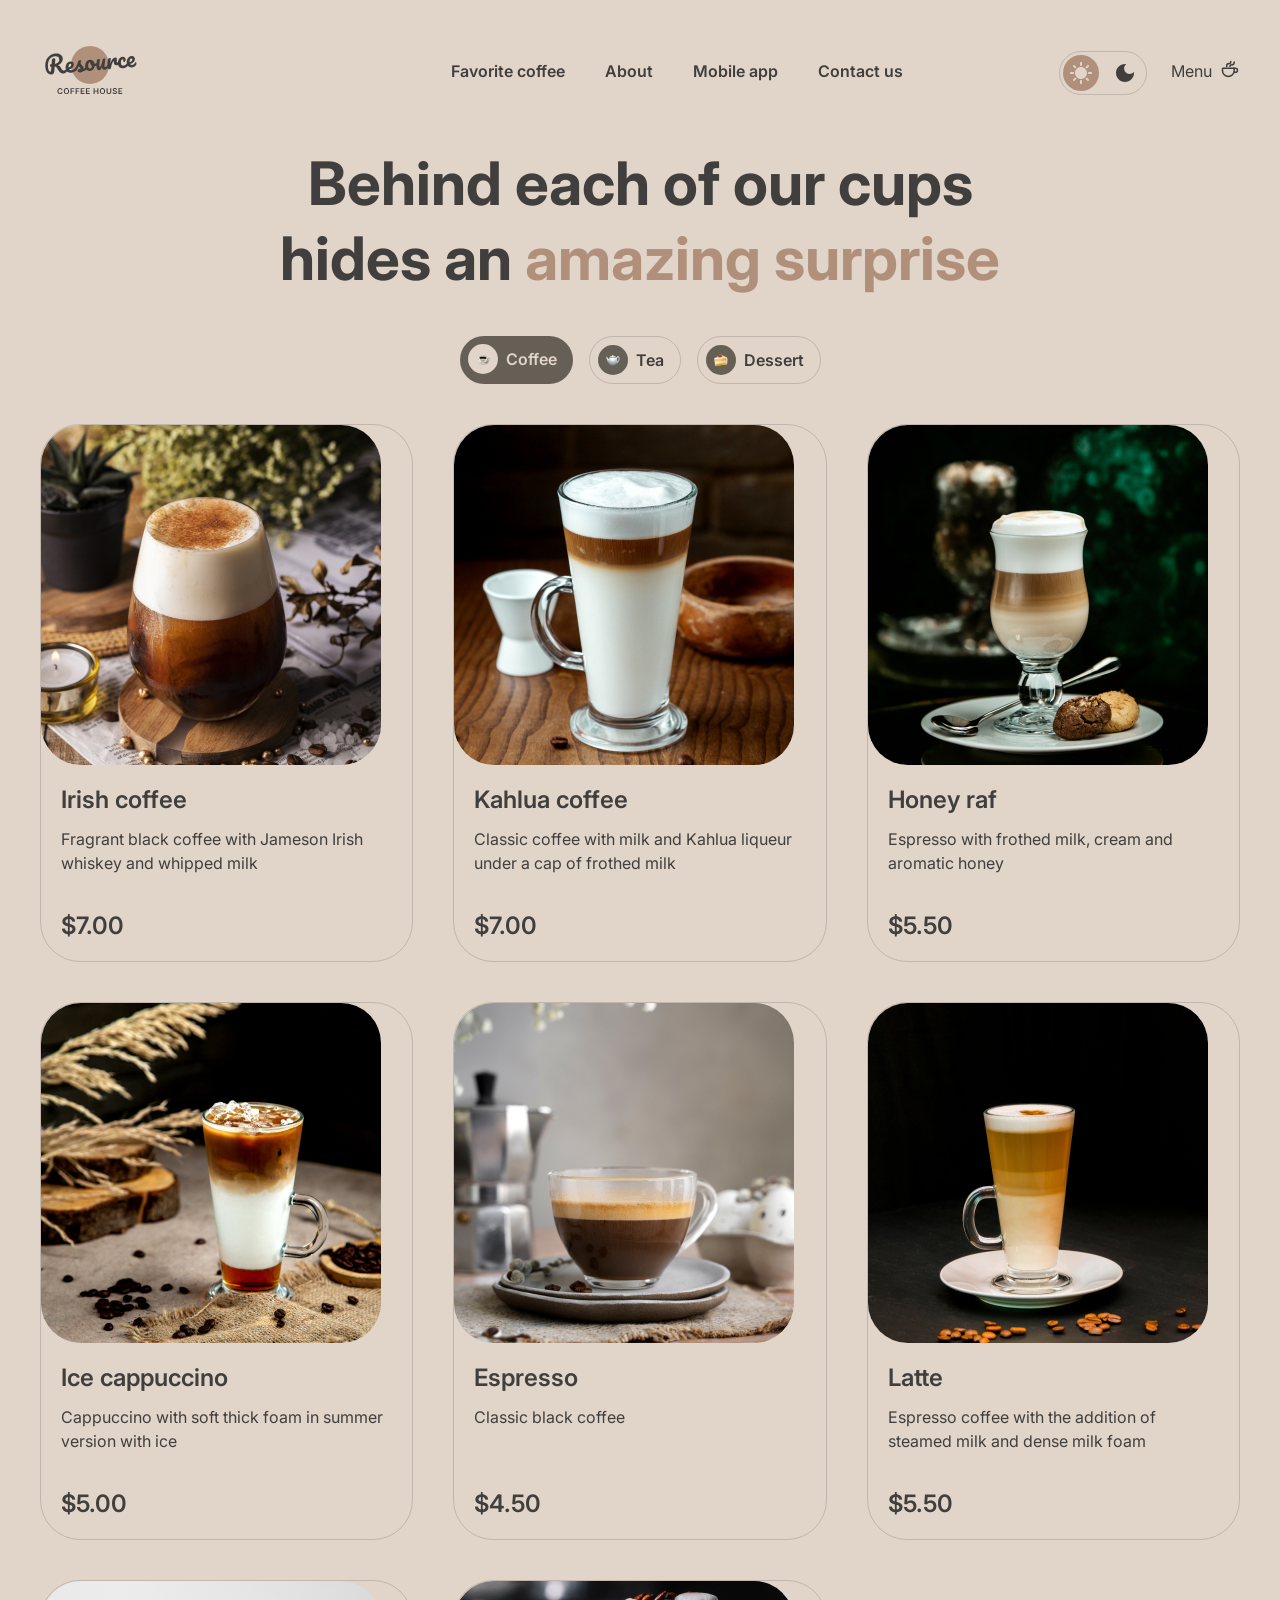
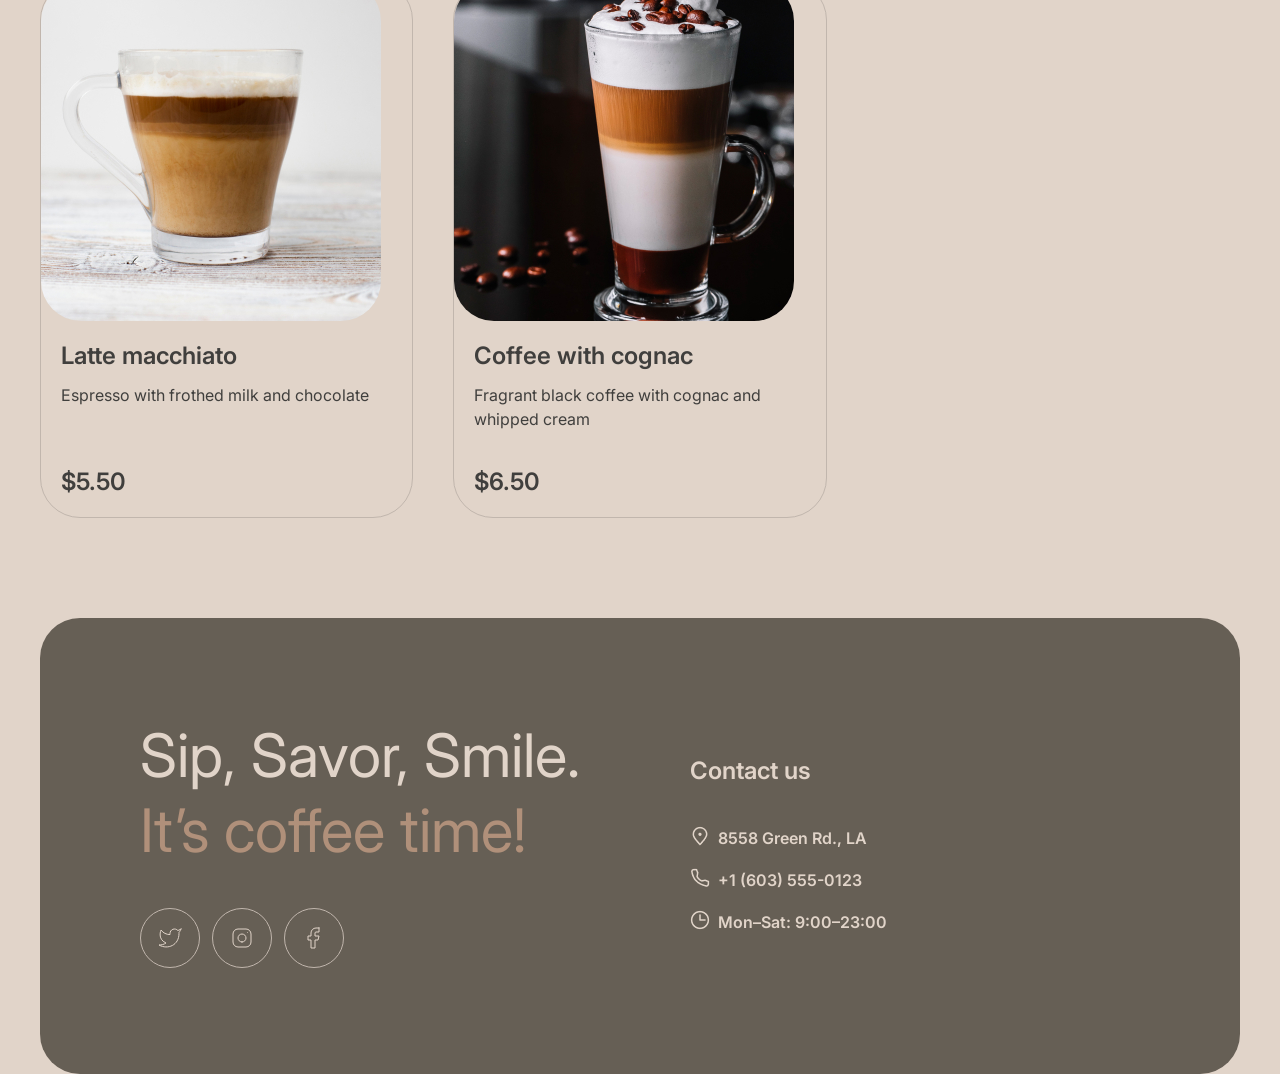
==== menu.html @ e28015c5 "fix: add correct footer to the menu page" ====
<!DOCTYPE html>
<html lang="en">

<head>
    <meta charset="UTF-8">
    <meta name="viewport" content="width=device-width, initial-scale=1.0">
    <title>Menu</title>
    <link rel="icon" type="image/png" href="img/logo.png">
    <link rel="stylesheet" href="normalize.css">
    <link rel="stylesheet" href="style.css">
    <script src="index.js" defer></script>
</head>

<body>

    <header class="header header--menu">
        <div class="container header__container">
            <a class="header__logo-wrapper" href="index.html">
                <svg class="header__logo" width="100" height="60" viewBox="0 0 100 60" fill="none"
                    xmlns="http://www.w3.org/2000/svg">
                    <!-- Фоновый круг/фигура -->
                    <path class="header__logo-bg"
                        d="M69 25C69 35.4934 60.4934 44 50 44C39.5066 44 31 35.4934 31 25C31 14.5066 39.5066 6 50 6C60.4934 6 69 14.5066 69 25Z"
                        fill="#B0907A" />

                    <!-- Группа векторного текста/логотипа -->
                    <g class="header__logo-text">
                        <path
                            d="M95.6784 22.2913C95.8856 22.2732 96.0534 22.3548 96.1817 22.5364C96.326 22.7165 96.4127 22.9739 96.442 23.3086C96.4922 23.8824 96.4 24.3884 96.1652 24.8265C95.7789 25.5509 95.2359 26.1365 94.5362 26.5832C93.8524 27.0285 93.0084 27.295 92.0042 27.3829C90.4741 27.5168 89.2469 27.1664 88.3226 26.3318C87.3969 25.4812 86.8658 24.2749 86.7291 22.7129C86.6329 21.6131 86.7748 20.5727 87.1547 19.5919C87.5333 18.5951 88.1046 17.7822 88.8687 17.1532C89.6487 16.5229 90.5568 16.1623 91.5928 16.0717C92.5173 15.9908 93.2829 16.2049 93.8895 16.714C94.4948 17.2071 94.8386 17.9239 94.9209 18.8643C95.0171 19.9641 94.7016 20.9473 93.9743 21.814C93.2617 22.6633 91.9772 23.4021 90.1208 24.0303C90.5675 24.73 91.2451 25.0401 92.1537 24.9606C92.8072 24.9035 93.3279 24.7053 93.7158 24.3662C94.1197 24.0257 94.5692 23.4725 95.0643 22.7064C95.2346 22.4506 95.4393 22.3122 95.6784 22.2913ZM91.3914 18.4503C90.8016 18.5019 90.3295 18.8885 89.9751 19.6102C89.6365 20.3304 89.5098 21.1767 89.5949 22.149L89.5991 22.1968C90.5199 21.8914 91.2318 21.4918 91.7347 20.9981C92.2376 20.5044 92.4632 19.9626 92.4117 19.3729C92.3852 19.0701 92.2766 18.8386 92.0859 18.6786C91.9098 18.5013 91.6783 18.4252 91.3914 18.4503Z" />
                        <path
                            d="M83.2976 28.1446C81.7356 28.2813 80.4779 27.9497 79.5245 27.1497C78.5857 26.3324 78.0529 25.1985 77.926 23.7481C77.813 22.457 77.969 21.303 78.394 20.2861C78.819 19.2692 79.4149 18.4622 80.1818 17.8651C80.9487 17.268 81.7784 16.9304 82.671 16.8523C83.5477 16.7756 84.2481 16.9793 84.7723 17.4635C85.311 17.9303 85.6159 18.5702 85.6871 19.383C85.7456 20.0525 85.6437 20.6316 85.3813 21.1203C85.1348 21.6076 84.7725 21.8722 84.2944 21.9141C83.9915 21.9406 83.7382 21.8904 83.5344 21.7637C83.3465 21.6356 83.2414 21.444 83.2191 21.189C83.2093 21.0774 83.2141 20.9485 83.2334 20.8023C83.2527 20.6561 83.2676 20.5504 83.278 20.4852C83.3367 20.2392 83.357 20.0125 83.3389 19.8053C83.3208 19.5981 83.2511 19.4436 83.1297 19.3418C83.0243 19.2386 82.876 19.1953 82.6847 19.2121C82.3181 19.2441 81.9901 19.4415 81.7006 19.8041C81.4097 20.1508 81.193 20.6114 81.0506 21.186C80.9081 21.7606 80.8661 22.3826 80.9247 23.0521C81.0865 24.901 81.9723 25.7551 83.5821 25.6142C84.2356 25.557 84.9181 25.2805 85.6296 24.7846C86.3556 24.2714 87.0469 23.5444 87.7034 22.6036C87.8752 22.3637 88.0806 22.2333 88.3197 22.2124C88.5269 22.1942 88.6946 22.2759 88.8229 22.4574C88.9672 22.6375 89.054 22.895 89.0832 23.2297C89.1362 23.8354 89.028 24.3427 88.7587 24.7518C88.0904 25.7418 87.2526 26.5378 86.2452 27.1399C85.2524 27.7247 84.2699 28.0596 83.2976 28.1446Z" />
                        <path
                            d="M69.549 29.3476C68.9433 29.4006 68.485 29.1195 68.1742 28.5042C67.8794 27.8876 67.6706 26.8779 67.5479 25.4753C67.3666 23.4032 67.4892 21.4089 67.9158 19.4924C68.0188 19.0177 68.2207 18.6627 68.5213 18.4276C68.8365 18.1752 69.289 18.0232 69.8787 17.9716C70.1975 17.9437 70.4242 17.964 70.5586 18.0326C70.6931 18.1011 70.7701 18.2469 70.7897 18.4701C70.812 18.7251 70.7426 19.3094 70.5816 20.2229C70.478 20.8744 70.3993 21.4434 70.3455 21.93C70.2917 22.4165 70.2636 23.0132 70.2612 23.7201C70.6673 22.3033 71.1594 21.136 71.7376 20.2181C72.3158 19.3002 72.8997 18.6308 73.4892 18.2098C74.0947 17.7874 74.6605 17.5532 75.1865 17.5072C76.2225 17.4166 76.7858 17.8893 76.8765 18.9253C76.8946 19.1325 76.8668 19.6409 76.7931 20.4504C76.7214 21.0991 76.6925 21.5032 76.7064 21.6626C76.7552 22.2204 76.9789 22.4819 77.3773 22.4471C77.8236 22.408 78.3668 22.0072 79.0067 21.2445C79.1958 21.0191 79.4019 20.8967 79.6251 20.8772C79.8323 20.8591 80 20.9408 80.1283 21.1223C80.2712 21.2864 80.3559 21.5199 80.3824 21.8228C80.434 22.4125 80.315 22.8887 80.0255 23.2513C79.6197 23.7526 79.1285 24.1971 78.5521 24.5848C77.9903 24.9552 77.3746 25.1697 76.7052 25.2282C75.8604 25.3021 75.196 25.1434 74.7121 24.7521C74.2441 24.3594 73.978 23.7965 73.9139 23.0633C73.8929 22.8242 73.8959 22.583 73.9228 22.3397C73.9268 22.0182 73.9239 21.8016 73.9142 21.69C73.8919 21.435 73.793 21.3151 73.6177 21.3305C73.3786 21.3514 73.0836 21.6503 72.7325 22.2271C72.396 22.7865 72.0748 23.5213 71.7689 24.4314C71.4631 25.3415 71.2332 26.2932 71.0791 27.2864C70.9694 28.0509 70.8068 28.5791 70.5914 28.8709C70.3906 29.1455 70.0431 29.3044 69.549 29.3476Z" />
                        <path
                            d="M59.2462 30.2488C58.5289 30.3116 57.9106 30.0364 57.3912 29.4233C56.8863 28.7929 56.5906 27.9836 56.5042 26.9954C56.3996 25.8 56.3838 24.7012 56.4567 23.699C56.5282 22.6809 56.6985 21.5979 56.9675 20.4501C57.085 19.958 57.2782 19.5958 57.547 19.3635C57.8157 19.1312 58.2609 18.9878 58.8826 18.9334C59.2332 18.9028 59.4772 18.9376 59.6145 19.038C59.7677 19.1371 59.8541 19.2981 59.8736 19.5213C59.8847 19.6488 59.8347 20.0868 59.7235 20.8354C59.6157 21.4391 59.5349 21.9842 59.4811 22.4707C59.3088 24.1722 59.247 25.3019 59.2958 25.8598C59.3251 26.1945 59.3859 26.4301 59.4781 26.5666C59.569 26.6871 59.7021 26.7397 59.8774 26.7244C60.1165 26.7035 60.3904 26.4386 60.6993 25.9297C61.024 25.4195 61.3431 24.6608 61.6565 23.6536C61.9859 22.6451 62.2798 21.4148 62.5382 19.9627C62.6239 19.4734 62.7852 19.114 63.0221 18.8845C63.2749 18.6535 63.6643 18.5151 64.1903 18.4691C64.5569 18.437 64.8161 18.4625 64.9679 18.5456C65.1184 18.6127 65.204 18.7658 65.2249 19.0049C65.2598 19.4034 65.1561 20.5127 64.9138 22.3327C64.646 24.412 64.533 25.6907 64.5748 26.1688C64.6013 26.4717 64.686 26.7052 64.8289 26.8694C64.9703 27.0176 65.1447 27.0827 65.3519 27.0645C65.6706 27.0366 66.0285 26.8126 66.4254 26.3924C66.8368 25.9549 67.3708 25.2657 68.0273 24.3249C68.199 24.0851 68.4044 23.9547 68.6435 23.9337C68.8507 23.9156 69.0185 23.9973 69.1468 24.1788C69.291 24.3589 69.3778 24.6163 69.4071 24.9511C69.4629 25.5886 69.3547 26.096 69.0825 26.4731C68.471 27.3779 67.7905 28.1361 67.041 28.7477C66.3074 29.358 65.4385 29.707 64.4343 29.7949C63.6693 29.8618 63.0776 29.6165 62.6594 29.0588C62.2572 28.4997 62.0093 27.6862 61.9159 26.6183C61.7398 27.7259 61.4065 28.5982 60.9162 29.2354C60.4245 29.8566 59.8678 30.1944 59.2462 30.2488Z" />
                        <path
                            d="M57.5606 22.8796C57.7678 22.8614 57.9362 22.9511 58.0659 23.1485C58.1956 23.346 58.2744 23.6041 58.3023 23.9229C58.3692 24.688 58.1779 25.1625 57.7282 25.3463C56.8011 25.7647 55.7659 26.048 54.6225 26.1963C54.4367 27.5616 53.9332 28.6898 53.1117 29.5808C52.2888 30.4559 51.3115 30.9429 50.1799 31.0419C49.2235 31.1256 48.3824 30.9663 47.6566 30.564C46.9467 30.1603 46.383 29.5913 45.9654 28.8569C45.5478 28.1225 45.3 27.309 45.2219 26.4164C45.1159 25.205 45.2529 24.1089 45.6328 23.1281C46.0114 22.1313 46.5841 21.3343 47.351 20.7372C48.1165 20.1242 48.9933 19.7744 49.9816 19.688C51.1929 19.582 52.2022 19.9193 53.0093 20.6999C53.8309 21.4632 54.3592 22.453 54.5941 23.6691C55.339 23.5558 56.2177 23.3183 57.23 22.9567C57.3547 22.9136 57.4649 22.8879 57.5606 22.8796ZM50.1494 28.4908C50.6595 28.4462 51.0797 28.2007 51.41 27.7542C51.7563 27.3063 51.959 26.6863 52.0182 25.8941C51.4948 25.6026 51.0739 25.1977 50.7555 24.6795C50.4531 24.1599 50.2754 23.5972 50.2224 22.9916C50.2001 22.7365 50.2017 22.4794 50.2272 22.2202L50.1076 22.2307C49.4701 22.2864 48.9633 22.644 48.5873 23.3032C48.2259 23.9452 48.094 24.824 48.1916 25.9398C48.2683 26.8164 48.4942 27.4712 48.8694 27.9042C49.2605 28.3357 49.6872 28.5313 50.1494 28.4908Z" />
                        <path
                            d="M40.3103 32.4354C39.4815 32.508 38.8272 32.3725 38.3474 32.029C37.8836 31.6841 37.6307 31.2726 37.5889 30.7944C37.5527 30.38 37.6727 30.0081 37.9491 29.6787C38.2254 29.3494 38.6584 29.1589 39.2482 29.1073C39.4554 29.0892 39.6966 29.0922 39.9717 29.1163C40.2614 29.1231 40.4787 29.1282 40.6235 29.1316C40.5713 28.7185 40.4415 28.3364 40.2341 27.9851C40.0427 27.6325 39.8048 27.3 39.5205 26.9876C39.2348 26.6592 38.9692 26.3773 38.7237 26.1418C38.3119 27.1254 37.8861 27.9497 37.4464 28.6145C37.0226 29.278 36.5482 29.9137 36.0232 30.5218C35.7614 30.8338 35.4711 31.0038 35.1523 31.0316C34.8973 31.054 34.6824 30.9844 34.5077 30.823C34.3316 30.6457 34.2316 30.4216 34.2079 30.1506C34.1801 29.8318 34.2658 29.5272 34.4653 29.2367L34.7426 28.827C35.5244 27.6664 36.1078 26.7159 36.4928 25.9756C36.7233 25.4896 36.9884 24.8481 37.288 24.0509C37.5863 23.2379 37.8745 22.4016 38.1527 21.542C38.3942 20.8142 38.9931 20.4085 39.9494 20.3248C40.3957 20.2858 40.71 20.2984 40.8923 20.3628C41.0746 20.4271 41.1734 20.547 41.1888 20.7223C41.1971 20.8179 41.1785 20.9722 41.1329 21.1849C41.0873 21.3977 41.0177 21.6126 40.9243 21.8296C40.6876 22.4285 40.5867 22.9272 40.6215 23.3257C40.6424 23.5647 40.7451 23.8208 40.9296 24.0937C41.1301 24.3653 41.4244 24.7009 41.8127 25.1006C42.3814 25.7254 42.8141 26.2657 43.111 26.7216C43.4224 27.1601 43.6025 27.6583 43.6513 28.2162C43.6652 28.3756 43.6688 28.6001 43.662 28.8898C44.4166 28.5187 45.2626 27.6335 46.2003 26.2345C46.372 25.9946 46.5774 25.8642 46.8165 25.8433C47.0237 25.8252 47.1915 25.9069 47.3198 26.0884C47.464 26.2685 47.5508 26.5259 47.5801 26.8606C47.6331 27.4663 47.5249 27.9737 47.2555 28.3827C46.545 29.4407 45.8392 30.185 45.1381 30.6158C44.4515 31.0292 43.5756 31.2985 42.5105 31.4238C41.9204 32.0215 41.187 32.3587 40.3103 32.4354Z" />
                        <path
                            d="M36.6161 26.7357C36.8233 26.7175 36.9911 26.7992 37.1194 26.9807C37.2636 27.1608 37.3504 27.4183 37.3797 27.753C37.4355 28.3905 37.3273 28.8979 37.0551 29.2751C36.5281 30.0439 35.7492 30.7786 34.7183 31.4791C33.7034 32.1782 32.5823 32.5815 31.355 32.6888C29.6814 32.8353 28.3426 32.4947 27.3386 31.667C26.3347 30.8394 25.7637 29.6365 25.6256 28.0586C25.5294 26.9588 25.6713 25.9185 26.0512 24.9376C26.4298 23.9408 27.0011 23.1279 27.7652 22.4989C28.5452 21.8686 29.4533 21.508 30.4893 21.4174C31.4138 21.3365 32.1793 21.5506 32.786 22.0597C33.3913 22.5528 33.7351 23.2696 33.8173 24.21C33.9136 25.3098 33.5981 26.293 32.8708 27.1597C32.1581 28.009 30.8816 28.7471 29.0412 29.3739C29.5039 30.0722 30.293 30.3726 31.4088 30.275C32.126 30.2122 32.9173 29.894 33.7826 29.3204C34.6625 28.7295 35.4016 27.9983 35.9999 27.1269C36.1716 26.887 36.377 26.7566 36.6161 26.7357ZM30.2878 23.796C29.6981 23.8476 29.226 24.2342 28.8715 24.9559C28.533 25.6761 28.4063 26.5224 28.4914 27.4947L28.4955 27.5425C29.4164 27.2371 30.1283 26.8375 30.6312 26.3438C31.1341 25.8501 31.3597 25.3083 31.3081 24.7186C31.2816 24.4158 31.1731 24.1843 30.9824 24.0243C30.8063 23.847 30.5747 23.7709 30.2878 23.796Z" />
                        <path
                            d="M27.6906 27.5167C27.8978 27.4986 28.0656 27.5803 28.1939 27.7618C28.3382 27.9419 28.4249 28.1993 28.4542 28.5341C28.5086 29.1557 28.4004 29.6631 28.1296 30.0561C27.4454 31.0476 26.7351 31.8324 25.9987 32.4108C25.261 32.9733 24.3581 33.3012 23.2902 33.3946C22.2541 33.4853 21.3451 33.2837 20.5631 32.79C19.797 32.2949 19.028 31.3985 18.256 30.1009C17.6351 29.063 17.151 28.3023 16.8035 27.8188C16.4547 27.3193 16.119 26.9712 15.7967 26.7745C15.4903 26.5765 15.1198 26.4724 14.6852 26.4622C14.6508 26.8025 14.5595 27.8705 14.4114 29.6663C14.3537 30.4744 14.3165 30.9675 14.3 31.1456C14.2256 32.1319 13.9724 32.9089 13.5402 33.4767C13.1067 34.0286 12.4038 34.3471 11.4315 34.4321C10.3636 34.5256 9.38799 34.2977 8.50477 33.7486C7.63609 33.1822 6.9298 32.3606 6.38589 31.2839C5.84059 30.1913 5.50518 28.9277 5.37968 27.4932C5.1454 24.8154 5.40544 22.4638 6.15978 20.4383C6.93006 18.4115 8.10738 16.8148 9.69174 15.6483C11.2906 14.4644 13.1899 13.7763 15.3895 13.5838C16.9196 13.45 18.223 13.5688 19.2994 13.9404C20.3759 14.312 21.1968 14.8826 21.762 15.6523C22.3432 16.4206 22.6784 17.3148 22.7676 18.3349C22.8457 19.2275 22.7073 20.1229 22.3522 21.0213C22.0117 21.9023 21.4476 22.7066 20.66 23.434C19.8724 24.1614 18.8869 24.7375 17.7034 25.1622C18.4866 25.3025 19.1057 25.5856 19.5605 26.0116C20.0154 26.4376 20.4891 27.0787 20.9816 27.9351C21.5115 28.8524 22.0112 29.5153 22.4806 29.924C22.966 30.3312 23.4955 30.5098 24.0693 30.4596C24.5794 30.4149 25.0509 30.205 25.4838 29.8299C25.9154 29.4388 26.4456 28.7981 27.0744 27.9079C27.2461 27.6681 27.4515 27.5377 27.6906 27.5167ZM11.3837 26.727C10.8418 26.7744 10.4561 26.6797 10.2266 26.4428C10.013 26.2045 9.89225 25.9259 9.86436 25.6071C9.8309 25.2246 9.92394 24.9113 10.1435 24.6672C10.379 24.4218 10.6562 24.2851 10.9749 24.2572L11.5727 24.2049C11.691 22.6206 11.8123 21.2528 11.9364 20.1016C12.053 19.0474 12.6771 18.4708 13.8088 18.3718C14.7173 18.2923 15.2071 18.659 15.2782 19.4719C15.2936 19.6473 15.2975 19.7835 15.2899 19.8805L14.9199 23.9121C15.7764 23.789 16.5393 23.5134 17.2085 23.0855C17.8937 22.6561 18.4149 22.0966 18.7722 21.4068C19.1454 20.7156 19.2957 19.9556 19.2232 19.1268C19.1353 18.1226 18.7236 17.3636 17.988 16.8498C17.2524 16.3359 16.2232 16.1369 14.9002 16.2526C13.3382 16.3893 12.0016 16.8997 10.8904 17.7839C9.79381 18.6508 8.98568 19.8779 8.46605 21.4653C7.94503 23.0366 7.78003 24.9142 7.97108 27.0978C8.06033 28.1179 8.24063 28.9855 8.51198 29.7006C8.78334 30.4157 9.08648 30.9432 9.42139 31.2834C9.75631 31.6235 10.0592 31.7817 10.3302 31.7579C10.5374 31.7398 10.6957 31.6216 10.8051 31.4032C10.9304 31.1834 11.0127 30.839 11.052 30.3698L11.3837 26.727Z" />
                        <path
                            d="M78.4023 54.0001V48.1819H82.1864V49.0654H79.4563V50.645H81.9904V51.5285H79.4563V53.1165H82.2092V54.0001H78.4023Z" />
                        <path
                            d="M75.9698 49.7813C75.9433 49.5332 75.8316 49.34 75.6346 49.2017C75.4395 49.0635 75.1857 48.9943 74.8732 48.9943C74.6535 48.9943 74.4651 49.0275 74.3079 49.0938C74.1507 49.1601 74.0304 49.25 73.9471 49.3637C73.8638 49.4773 73.8211 49.607 73.8192 49.7529C73.8192 49.8741 73.8467 49.9792 73.9016 50.0682C73.9585 50.1572 74.0352 50.233 74.1317 50.2955C74.2283 50.3561 74.3353 50.4072 74.4528 50.4489C74.5702 50.4906 74.6886 50.5256 74.8079 50.554L75.3533 50.6904C75.573 50.7415 75.7842 50.8106 75.9869 50.8977C76.1914 50.9849 76.3742 51.0947 76.5352 51.2273C76.698 51.3599 76.8268 51.5199 76.9215 51.7074C77.0162 51.8949 77.0636 52.1146 77.0636 52.3665C77.0636 52.7074 76.9764 53.0076 76.8022 53.2671C76.628 53.5246 76.3761 53.7263 76.0465 53.8722C75.7189 54.0161 75.3221 54.0881 74.8562 54.0881C74.4035 54.0881 74.0105 54.018 73.6772 53.8779C73.3458 53.7377 73.0863 53.5332 72.8988 53.2642C72.7132 52.9953 72.6128 52.6676 72.5977 52.2813H73.6346C73.6497 52.4839 73.7122 52.6525 73.8221 52.787C73.9319 52.9214 74.0749 53.0218 74.2511 53.0881C74.4291 53.1544 74.628 53.1875 74.8477 53.1875C75.0768 53.1875 75.2776 53.1534 75.4499 53.0852C75.6242 53.0152 75.7605 52.9186 75.859 52.7955C75.9575 52.6705 76.0077 52.5246 76.0096 52.358C76.0077 52.2065 75.9632 52.0815 75.8761 51.983C75.7889 51.8826 75.6668 51.7993 75.5096 51.733C75.3543 51.6648 75.1725 51.6042 74.9641 51.5512L74.3022 51.3807C73.823 51.2576 73.4442 51.071 73.1658 50.821C72.8893 50.5692 72.7511 50.2349 72.7511 49.8182C72.7511 49.4754 72.8439 49.1752 73.0295 48.9176C73.217 48.6601 73.4717 48.4602 73.7937 48.3182C74.1156 48.1743 74.4802 48.1023 74.8874 48.1023C75.3003 48.1023 75.6621 48.1743 75.9727 48.3182C76.2852 48.4602 76.5304 48.6582 76.7085 48.912C76.8865 49.1638 76.9783 49.4536 76.984 49.7813H75.9698Z" />
                        <path
                            d="M70.2086 48.1819H71.2626V51.983C71.2626 52.3997 71.1641 52.7662 70.9672 53.0825C70.7721 53.3987 70.4975 53.6459 70.1433 53.8239C69.7891 54.0001 69.3753 54.0881 68.9018 54.0881C68.4264 54.0881 68.0117 54.0001 67.6575 53.8239C67.3033 53.6459 67.0287 53.3987 66.8336 53.0825C66.6386 52.7662 66.541 52.3997 66.541 51.983V48.1819H67.595V51.895C67.595 52.1374 67.648 52.3533 67.7541 52.5427C67.862 52.7321 68.0136 52.8807 68.2086 52.9887C68.4037 53.0948 68.6348 53.1478 68.9018 53.1478C69.1689 53.1478 69.3999 53.0948 69.595 52.9887C69.792 52.8807 69.9435 52.7321 70.0495 52.5427C70.1556 52.3533 70.2086 52.1374 70.2086 51.895V48.1819Z" />
                        <path
                            d="M65.1435 51.0909C65.1435 51.7178 65.026 52.2548 64.7912 52.7017C64.5582 53.1468 64.2401 53.4877 63.8366 53.7245C63.4351 53.9612 62.9796 54.0796 62.4702 54.0796C61.9607 54.0796 61.5043 53.9612 61.1009 53.7245C60.6993 53.4858 60.3812 53.144 60.1463 52.6989C59.9134 52.2519 59.7969 51.7159 59.7969 51.0909C59.7969 50.464 59.9134 49.9281 60.1463 49.483C60.3812 49.036 60.6993 48.6942 61.1009 48.4574C61.5043 48.2207 61.9607 48.1023 62.4702 48.1023C62.9796 48.1023 63.4351 48.2207 63.8366 48.4574C64.2401 48.6942 64.5582 49.036 64.7912 49.483C65.026 49.9281 65.1435 50.464 65.1435 51.0909ZM64.0838 51.0909C64.0838 50.6496 64.0147 50.2775 63.8764 49.9745C63.7401 49.6695 63.5507 49.4394 63.3082 49.2841C63.0658 49.1269 62.7865 49.0483 62.4702 49.0483C62.1539 49.0483 61.8745 49.1269 61.6321 49.2841C61.3897 49.4394 61.1993 49.6695 61.0611 49.9745C60.9247 50.2775 60.8565 50.6496 60.8565 51.0909C60.8565 51.5322 60.9247 51.9053 61.0611 52.2102C61.1993 52.5133 61.3897 52.7434 61.6321 52.9006C61.8745 53.0559 62.1539 53.1335 62.4702 53.1335C62.7865 53.1335 63.0658 53.0559 63.3082 52.9006C63.5507 52.7434 63.7401 52.5133 63.8764 52.2102C64.0147 51.9053 64.0838 51.5322 64.0838 51.0909Z" />
                        <path
                            d="M53.5918 54.0001V48.1819H54.6458V50.645H57.3418V48.1819H58.3986V54.0001H57.3418V51.5285H54.6458V54.0001H53.5918Z" />
                        <path
                            d="M45.9492 54.0001V48.1819H49.7333V49.0654H47.0032V50.645H49.5373V51.5285H47.0032V53.1165H49.756V54.0001H45.9492Z" />
                        <path
                            d="M40.6895 54.0001V48.1819H44.4735V49.0654H41.7434V50.645H44.2775V51.5285H41.7434V53.1165H44.4963V54.0001H40.6895Z" />
                        <path
                            d="M35.6016 54.0001V48.1819H39.3288V49.0654H36.6555V50.645H39.0732V51.5285H36.6555V54.0001H35.6016Z" />
                        <path
                            d="M30.5137 54.0001V48.1819H34.2409V49.0654H31.5676V50.645H33.9853V51.5285H31.5676V54.0001H30.5137Z" />
                        <path
                            d="M29.1181 51.0909C29.1181 51.7178 29.0007 52.2548 28.7658 52.7017C28.5328 53.1468 28.2147 53.4877 27.8113 53.7245C27.4097 53.9612 26.9542 54.0796 26.4448 54.0796C25.9353 54.0796 25.4789 53.9612 25.0755 53.7245C24.6739 53.4858 24.3558 53.144 24.1209 52.6989C23.888 52.2519 23.7715 51.7159 23.7715 51.0909C23.7715 50.464 23.888 49.9281 24.1209 49.483C24.3558 49.036 24.6739 48.6942 25.0755 48.4574C25.4789 48.2207 25.9353 48.1023 26.4448 48.1023C26.9542 48.1023 27.4097 48.2207 27.8113 48.4574C28.2147 48.6942 28.5328 49.036 28.2147 49.483C29.0007 49.9281 29.1181 50.464 29.1181 51.0909ZM28.0584 51.0909C28.0584 50.6496 27.9893 50.2775 27.851 49.9745C27.7147 49.6695 27.5253 49.4394 27.2828 49.2841C27.0404 49.1269 26.7611 49.0483 26.4448 49.0483C26.1285 49.0483 25.8491 49.1269 25.6067 49.2841C25.3643 49.4394 25.1739 49.6695 25.0357 49.9745C24.8993 50.2775 24.8311 50.6496 24.8311 51.0909C24.8311 51.5322 24.8993 51.9053 25.0357 52.2102C25.1739 52.5133 25.3643 52.7434 25.6067 52.9006C25.8491 53.0559 26.1285 53.1335 26.4448 53.1335C26.7611 53.1335 27.0404 53.0559 27.2828 52.9006C27.5253 52.7434 27.7147 52.5133 27.851 52.2102C27.9893 51.9053 28.0584 51.5322 28.0584 51.0909Z" />
                        <path
                            d="M22.5536 50.1449H21.4911C21.4608 49.9707 21.4049 49.8163 21.3235 49.6818C21.2421 49.5455 21.1407 49.4299 21.0195 49.3352C20.8983 49.2406 20.7601 49.1695 20.6048 49.1222C20.4513 49.0729 20.2856 49.0483 20.1076 49.0483C19.7913 49.0483 19.511 49.1279 19.2667 49.287C19.0224 49.4442 18.8311 49.6752 18.6928 49.9801C18.5546 50.2832 18.4854 50.6534 18.4854 51.0909C18.4854 51.536 18.5546 51.911 18.6928 52.2159C18.833 52.519 19.0243 52.7481 19.2667 52.9034C19.511 53.0568 19.7904 53.1335 20.1048 53.1335C20.279 53.1335 20.4419 53.1108 20.5934 53.0654C20.7468 53.018 20.8841 52.9489 21.0053 52.858C21.1284 52.7671 21.2317 52.6553 21.315 52.5227C21.4002 52.3902 21.4589 52.2387 21.4911 52.0682L22.5536 52.0739C22.5138 52.3504 22.4277 52.6099 22.2951 52.8523C22.1644 53.0947 21.993 53.3087 21.7809 53.4943C21.5688 53.6781 21.3207 53.822 21.0366 53.9262C20.7525 54.0284 20.4371 54.0796 20.0906 54.0796C19.5792 54.0796 19.1228 53.9612 18.7212 53.7245C18.3197 53.4877 18.0034 53.1459 17.7724 52.6989C17.5413 52.2519 17.4258 51.7159 17.4258 51.0909C17.4258 50.464 17.5423 49.9281 17.7752 49.483C18.0082 49.036 18.3254 48.6942 18.7269 48.4574C19.1284 48.2207 19.583 48.1023 20.0906 48.1023C20.4144 48.1023 20.7156 48.1477 20.994 48.2387C21.2724 48.3296 21.5205 48.4631 21.7383 48.6392C21.9561 48.8135 22.1351 49.0275 22.2752 49.2813C22.4173 49.5332 22.5101 49.821 22.5536 50.1449Z" />
                    </g>
                </svg>
            </a>

            <nav class="header__nav"></nav>
            <ul class="header__nav-list">
                <li class="header__nav-item">
                    <a class="header__nav-link" href="index.html#favorite-coffee">Favorite coffee</a>
                </li>
                <li class="header__nav-item">
                    <a class="header__nav-link" href="index.html#about">About</a>
                </li>
                <li class="header__nav-item">
                    <a class="header__nav-link" href="index.html#mobile-app">Mobile app</a>
                </li>
                <li class="header__nav-item">
                    <a class="header__nav-link" href="#contacts">Contact us</a>
                </li>
            </ul>
            <div class="header__menu-n-color">
                <button class="header__theme-switch" type="button" aria-label="Switch theme">
                    <!-- Иконка солнца -->
                    <svg class="header__theme-toggle header__theme-toggle--sun" width="36" height="36"
                        viewBox="0 0 36 36" fill="none" xmlns="http://www.w3.org/2000/svg" aria-hidden="true">
                        <rect width="36" height="36" rx="18" fill="#B0907A" />
                        <path
                            d="M17 10V8C17 7.45 17.45 7 18 7C18.55 7 19 7.45 19 8V10C19 10.55 18.55 11 18 11C17.45 11 17 10.55 17 10ZM24.36 13.05L25.77 11.63C26.16 11.24 26.16 10.61 25.77 10.22C25.38 9.83 24.75 9.83 24.36 10.22L22.95 11.64C22.56 12.03 22.56 12.66 22.95 13.05C23.34 13.44 23.97 13.44 24.36 13.05ZM28 17H26C25.45 17 25 17.45 25 18C25 18.55 25.45 19 26 19H28C28.55 19 29 18.55 29 18C29 17.45 28.55 17 28 17ZM18 25C17.45 25 17 25.45 17 26V28C17 28.55 17.45 29 18 29C18.55 29 19 28.55 19 28V26C19 25.45 18.55 25 18 25ZM11.64 13.05L10.22 11.64C9.83 11.25 9.83 10.61 10.22 10.23C10.61 9.85 11.25 9.84 11.63 10.23L13.04 11.64C13.43 12.03 13.43 12.67 13.04 13.05C12.65 13.43 12.02 13.44 11.64 13.05ZM22.95 22.95C22.56 23.34 22.56 23.98 22.95 24.36L24.36 25.77C24.75 26.16 25.39 26.16 25.77 25.77C26.16 25.38 26.16 24.74 25.77 24.36L24.36 22.95C23.98 22.56 23.34 22.56 22.95 22.95ZM8 19H10C10.55 19 11 18.55 11 18C11 17.45 10.55 17 10 17H8C7.45 17 7 17.45 7 18C7 18.55 7.45 19 8 19ZM11.64 25.78L13.05 24.37C13.44 23.98 13.44 23.34 13.05 22.96C12.66 22.58 12.02 22.57 11.64 22.96L10.23 24.37C9.84 24.76 9.84 25.4 10.23 25.78C10.61 26.17 11.25 26.17 11.64 25.78ZM18 12C14.69 12 12 14.69 12 18C12 21.31 14.69 24 18 24C21.31 24 24 21.31 24 18C24 14.69 21.31 12 18 12Z"
                            fill="#E1D4C9" />
                    </svg>
                    <svg class="header__theme-toggle header__theme-toggle--moon" width="36" height="36"
                        viewBox="0 0 36 36" fill="none" xmlns="http://www.w3.org/2000/svg" aria-hidden="true">
                        <rect class="header__moon-bg" width="36" height="36" rx="18" />
                        <path class="header__moon-icon"
                            d="M18 9C13.03 9 9 13.03 9 18C9 22.97 13.03 27 18 27C22.97 27 27 22.97 27 18C27 17.54 26.96 17.08 26.9 16.64C25.92 18.01 24.32 18.9 22.5 18.9C19.52 18.9 17.1 16.48 17.1 13.5C17.1 11.69 17.99 10.08 19.36 9.1C18.92 9.04 18.46 9 18 9Z" />
                    </svg>
                </button>
                <div class="header__menu-wrapper">
                    <a class="header__menu-btn" href="menu.html">Menu
                        <svg class="header__menu-cup" width="20" height="20" viewBox="0 0 20 20" fill="none"
                            aria-hidden="true" focusable="false" xmlns="http://www.w3.org/2000/svg">
                            <path
                                d="M14.166 9.76667V11.6667C14.166 14.8883 11.5543 17.5 8.33268 17.5C5.11102 17.5 2.49935 14.8883 2.49935 11.6667V9.76667C2.49935 9.4353 2.76798 9.16667 3.09935 9.16667H13.566C13.8974 9.16667 14.166 9.4353 14.166 9.76667Z"
                                stroke="currentColor" stroke-width="1.5" stroke-linecap="round"
                                stroke-linejoin="round" />
                            <path
                                d="M9.99935 7.49996C9.99935 6.66663 10.5946 5.83329 11.7851 5.83329C13.1 5.83329 14.166 4.7673 14.166 3.45234V2.91663"
                                stroke="currentColor" stroke-width="1.5" stroke-linecap="round"
                                stroke-linejoin="round" />
                            <path
                                d="M6.66732 7.5V7.08333C6.66732 5.70262 7.78661 4.58333 9.16732 4.58333C10.0878 4.58333 10.834 3.83714 10.834 2.91667V2.5"
                                stroke="currentColor" stroke-width="1.5" stroke-linecap="round"
                                stroke-linejoin="round" />
                            <path
                                d="M13.334 9.16663H15.4173C16.5679 9.16663 17.5007 10.0994 17.5007 11.25C17.5007 12.4006 16.5679 13.3333 15.4173 13.3333H14.1673"
                                stroke="currentColor" stroke-width="1.5" stroke-linecap="round"
                                stroke-linejoin="round" />
                        </svg>
                    </a>
                    <span class="header__menu-underline"></span>
                </div>
            </div>

        </div>
    </header>

    <main class="main main--menu">
        <section id="menu" class="menu">
            <div class="container menu__container">
                <h1 class="menu__heading">Behind each of our cups hides an <span class="accent-text-color">amazing
                        surprise</span></h1>
                <ul class="menu__tabs">
                    <li class="menu__tab menu__tab--active">
                        <button class="menu__tab-btn menu__tab-coffee" type="button">Coffee</button>
                    </li>
                    <li class="menu__tab">
                        <button class="menu__tab-btn menu__tab-tea" type="button">Tea</button>
                    </li>
                    <li class="menu__tab">
                        <button class="menu__tab-btn menu__tab-dessert" type="button">Dessert</button>
                    </li>
                </ul>
                <div class="menu__cards">
                    <div class="menu__card">
                        <img class="menu__card-img" src="img/coffee-1.jpg" alt="Вариант кофе 1">
                        <div class="menu__card-info">
                            <h3 class="menu__card-heading">Irish coffee</h3>
                            <p class="menu__card-description">Fragrant black coffee with Jameson Irish whiskey and
                                whipped milk</p>
                            <p class="menu__card-price">$7.00</p>
                        </div>
                    </div>
                    <div class="menu__card">
                        <img class="menu__card-img" src="img/coffee-2.jpg" alt="Вариант кофе 2">
                        <div class="menu__card-info">
                            <h3 class="menu__card-heading">Kahlua coffee</h3>
                            <p class="menu__card-description">Classic coffee with milk and Kahlua liqueur under a cap of
                                frothed milk</p>
                            <p class="menu__card-price">$7.00</p>
                        </div>
                    </div>
                    <div class="menu__card">
                        <img class="menu__card-img" src="img/coffee-3.jpg" alt="Вариант кофе 3">
                        <div class="menu__card-info">
                            <h3 class="menu__card-heading">Honey raf</h3>
                            <p class="menu__card-description">Espresso with frothed milk, cream and aromatic honey</p>
                            <p class="menu__card-price">$5.50</p>
                        </div>
                    </div>
                    <div class="menu__card">
                        <img class="menu__card-img" src="img/coffee-4.jpg" alt="Вариант кофе 4">
                        <div class="menu__card-info">
                            <h3 class="menu__card-heading">Ice cappuccino</h3>
                            <p class="menu__card-description">Cappuccino with soft thick foam in summer version with ice
                            </p>
                            <p class="menu__card-price">$5.00</p>
                        </div>
                    </div>
                    <div class="menu__card">
                        <img class="menu__card-img" src="img/coffee-5.jpg" alt="Вариант кофе 5">
                        <div class="menu__card-info">
                            <h3 class="menu__card-heading">Espresso</h3>
                            <p class="menu__card-description">Classic black coffee</p>
                            <p class="menu__card-price">$4.50</p>
                        </div>
                    </div>
                    <div class="menu__card">
                        <img class="menu__card-img" src="img/coffee-6.jpg" alt="Вариант кофе 6">
                        <div class="menu__card-info">
                            <h3 class="menu__card-heading">Latte</h3>
                            <p class="menu__card-description">Espresso coffee with the addition of steamed milk and
                                dense milk foam</p>
                            <p class="menu__card-price">$5.50</p>
                        </div>
                    </div>
                    <div class="menu__card">
                        <img class="menu__card-img" src="img/coffee-7.jpg" alt="Вариант кофе 7">
                        <div class="menu__card-info">
                            <h3 class="menu__card-heading">Latte macchiato</h3>
                            <p class="menu__card-description">Espresso with frothed milk and chocolate</p>
                            <p class="menu__card-price">$5.50</p>
                        </div>
                    </div>
                    <div class="menu__card">
                        <img class="menu__card-img" src="img/coffee-8.jpg" alt="Вариант кофе 8">
                        <div class="menu__card-info">
                            <h3 class="menu__card-heading">Coffee with cognac</h3>
                            <p class="menu__card-description">Fragrant black coffee with cognac and whipped cream</p>
                            <p class="menu__card-price">$6.50</p>
                        </div>
                    </div>
                </div>
            </div>
        </section>

    </main>

    <footer id="contacts" class="footer">
        <div class="container footer__container">
            <div class="footer__wrapper">
                <div class="footer__slogan-n-social">
                    <p class="footer__slogan">Sip, Savor, Smile. <br><span class="accent-text-color">It’s coffee
                            time!</span>
                    </p>
                    <div class="footer__socials">
                        <a class="footer__social-link" target="_blank" href="https://x.com/">
                            <svg class="social-icon" width="60" height="60" viewBox="0 0 60 60" fill="none"
                                xmlns="http://www.w3.org/2000/svg">
                                <rect x="0.5" y="0.5" width="59" height="59" rx="29.5" stroke="#C1B6AD" />
                                <path
                                    d="M41 21.0101C41 21.0101 38.9821 22.2022 37.86 22.5401C37.2577 21.8476 36.4573 21.3567 35.567 21.134C34.6767 20.9112 33.7395 20.9673 32.8821 21.2945C32.0247 21.6218 31.2884 22.2045 30.773 22.9638C30.2575 23.7231 29.9877 24.6224 30 25.5401V26.5401C28.2426 26.5856 26.5013 26.1959 24.931 25.4055C23.3607 24.6151 22.0103 23.4487 21 22.0101C21 22.0101 17 31.0101 26 35.0101C23.9405 36.408 21.4872 37.109 19 37.0101C28 42.0101 39 37.0101 39 25.5101C38.9991 25.2315 38.9723 24.9537 38.92 24.6801C39.9406 23.6735 41 21.0101 41 21.0101Z"
                                    stroke="#E1D4C9" stroke-linecap="round" stroke-linejoin="round" />
                            </svg></a>
                        <a class="footer__social-link" target="_blank" href="https://www.instagram.com/">
                            <svg class="social-icon" width="60" height="60" viewBox="0 0 60 60" fill="none"
                                xmlns="http://www.w3.org/2000/svg">
                                <rect x="0.5" y="0.5" width="59" height="59" rx="29.5" stroke="#C1B6AD" />
                                <path
                                    d="M30 34C32.2091 34 34 32.2091 34 30C34 27.7909 32.2091 26 30 26C27.7909 26 26 27.7909 26 30C26 32.2091 27.7909 34 30 34Z"
                                    stroke="#E1D4C9" stroke-linecap="round" stroke-linejoin="round" />
                                <path
                                    d="M21 34V26C21 23.2386 23.2386 21 26 21H34C36.7614 21 39 23.2386 39 26V34C39 36.7614 36.7614 39 34 39H26C23.2386 39 21 36.7614 21 34Z"
                                    stroke="#E1D4C9" />
                                <path d="M35.5 24.51L35.51 24.4989" stroke="#E1D4C9" stroke-linecap="round"
                                    stroke-linejoin="round" />
                            </svg></a>
                        <a class="footer__social-link" target="_blank" href="https://www.facebook.com/">
                            <svg class="social-icon" width="60" height="60" viewBox="0 0 60 60" fill="none"
                                xmlns="http://www.w3.org/2000/svg">
                                <rect x="0.5" y="0.5" width="59" height="59" rx="29.5" stroke="#C1B6AD" />
                                <path
                                    d="M35 20H32C30.6739 20 29.4021 20.5268 28.4645 21.4645C27.5268 22.4021 27 23.6739 27 25V28H24V32H27V40H31V32H34L35 28H31V25C31 24.7348 31.1054 24.4804 31.2929 24.2929C31.4804 24.1054 31.7348 24 32 24H35V20Z"
                                    stroke="#E1D4C9" stroke-linecap="round" stroke-linejoin="round" />
                            </svg></a>
                    </div>
                </div>
                <div class="footer__contacts">
                    <h2 class="footer__heading">Contact us</h2>
                    <ul class="footer__contacts-list">
                        <li class="footer__contacts-item footer__address">8558 Green Rd., LA</li>
                        <li class="footer__contacts-item footer__tel">
                            <a class="footer__tel-link" href="tel:+16035550123"">+1 (603) 555-0123</a></li>
                        <li class=" footer__contacts-item footer__schedule">Mon–Sat: 9:00–23:00
                        </li>
                    </ul>
                </div>
            </div>
        </div>
    </footer>

</body>

</html>
---- style.css ----
/*CSS-переменные*/
:root {
  --font-main:
    "Inter", system-ui, -apple-system, BlinkMacSystemFont, sans-serif;

  /*font-size*/
  --fs-h1: 72px;
  --fs-h2: 60px;
  --fs-h3: 24px;
  --fs-body-m: 16px;

  --color-bg-primary: #e1d4c9;
  --color-text-primary: #403f3d;
  --text-overlay-color: #e1d4c9; /*неменяющийся цвет*/
  --text-accent-color: #b0907a; /*неменяющийся цвет accent*/

  --header__logo-bg: #b0907a;
  --header__logo-text: #403f3d;

  /*цвета для луны в светлой теме (по умолчанию)*/
  --color-moon-bg: transparent;
  --color-moon-shape: #403f3d; /*темный силуэт луны*/
}

/* Тёмная тема */
[data-theme="dark"] {
  --color-bg-primary: #292826;
  --color-text-primary: #e1d4c9;

  --header__logo-text: #e1d4c9;

  /*Цвета для луны в тёмной теме */
  --color-moon-bg: #665f55; /*цвет круга*/
  --color-moon-shape: #e1d4c9; /*цвет луны*/
}

/*Подключения локальных шрифтов*/

/* Cyrillic - Italic */
@font-face {
  font-family: "Inter";
  font-style: italic;
  font-weight: 100 900;
  font-display: swap;
  src: url("/fonts/Inter-Cyrillic-italic.woff2") format("woff2");
  unicode-range: U+0301, U+0400-045F, U+0490-0491, U+04B0-04B1, U+2116;
}

/* Cyrillic - Normal */
@font-face {
  font-family: "Inter";
  font-style: normal;
  font-weight: 100 900;
  font-display: swap;
  src: url("/fonts/Inter-Cyrillic-normal.woff2") format("woff2");
  unicode-range: U+0301, U+0400-045F, U+0490-0491, U+04B0-04B1, U+2116;
}

/* Latin - Italic */
@font-face {
  font-family: "Inter";
  font-style: italic;
  font-weight: 100 900;
  font-display: swap;
  src: url("/fonts/Inter-Latin-italic.woff2") format("woff2");
  unicode-range:
    U+0000-00FF, U+0131, U+0152-0153, U+02BB-02BC, U+02C6, U+02DA, U+02DC,
    U+0304, U+0308, U+0329, U+2000-206F, U+20AC, U+2122, U+2191, U+2193, U+2212,
    U+2215, U+FEFF, U+FFFD;
}

/* Latin - Normal */
@font-face {
  font-family: "Inter";
  font-style: normal;
  font-weight: 100 900;
  font-display: swap;
  src: url("/fonts/Inter-Latin-normal.woff2") format("woff2");
  unicode-range:
    U+0000-00FF, U+0131, U+0152-0153, U+02BB-02BC, U+02C6, U+02DA, U+02DC,
    U+0304, U+0308, U+0329, U+2000-206F, U+20AC, U+2122, U+2191, U+2193, U+2212,
    U+2215, U+FEFF, U+FFFD;
}

/*Добавляем явное перечисление базовых тегов (0 баллов - *, 1 балл - теги)*/
*,
*::before,
*::after,
h1,
h2,
h3,
h4,
h5,
h6,
p,
ul,
ol,
li,
figure {
  margin: 0;
  padding: 0;
  box-sizing: border-box;
}

h1 {
  font-size: var(--fs-h1);
}

h2 {
  font-size: var(--fs-h2);
}

h3 {
  font-size: var(--fs-h3);
}

html {
  scroll-behavior: smooth;
}

body {
  font-family: var(--font-main);
  font-size: var(--fs-body-m);
  font-weight: 400;
  line-height: 1.5;
  background-color: var(--color-bg-primary);
  color: var(--color-text-primary);
  transition:
    background-color 0.3s ease,
    color 0.3s ease;
}

.container {
  width: 100%;
  max-width: 1440px;
  margin: 0 auto;
  padding: 0 40px;
}

ul,
ol {
  list-style: none;
}

a {
  text-decoration: none;
  color: inherit;
  display: inline-block; /*Позволит задавать ссылкам-кнопкам padding и margin*/
}

img {
  max-width: 100%;
  height: auto;
  display: block; /*Убирает дефолтный отступ снизу у картинок*/
}

button {
  border: none;
  background-color: transparent;
  font-family: inherit;
  cursor: pointer;
}

.accent-text-color {
  color: var(--text-accent-color);
}

/*header*/
.header__container {
  display: flex;
  justify-content: space-between;
  align-items: center;
  padding-top: 40px;
  padding-bottom: 40px;
}

.header__logo-bg {
  fill: var(--header__logo-bg);
  transition: fill 0.3s ease;
}

.header__logo-text path {
  fill: var(--header__logo-text);
  transition: fill 0.3s ease;
}

.header__nav-list {
  display: flex;
  justify-content: space-between;
  gap: 40px;
}

.header__nav-item {
  font-weight: 600;
  display: flex;
  flex-direction: column;
}

.header__nav-link {
  position: relative;
  padding-bottom: 4px;
}

.header__nav-link::after {
  content: "";
  position: absolute;
  left: 0;
  bottom: 0;
  height: 4px;
  width: 100%;
  background-color: transparent;
  transition: background-color 0.3s ease;
}

.header__nav-link:hover::after {
  background-color: var(--color-text-primary);
}

.header__menu-n-color {
  display: flex;
  justify-content: space-between;
  align-items: center;
  gap: 24px;
}

.header__theme-switch {
  display: flex;
  justify-content: space-between;
  align-items: center;
  gap: 8px;
  border: 1px solid #c1b6ad;
  border-radius: 100px;
  padding: 3px;
}

.header__moon-bg {
  fill: var(--color-moon-bg);
  transition: fill 0.3s ease;
}

.header__moon-icon {
  fill: var(--color-moon-shape);
  transition: fill 0.3s ease;
}

.header__theme-toggle {
  display: block;
}

.header__menu-wrapper {
  display: flex;
  flex-direction: column;
}

.header__menu-btn {
  display: flex;
  justify-content: space-between;
  align-items: center;
  gap: 8px;
  height: 24px;
  /*padding-bottom: 4px;*/
}

.header__menu-underline {
  height: 4px;
  background-color: transparent;
  transition: background-color 0.3s ease;
}

.header__menu-btn:hover + .header__menu-underline {
  background-color: var(--color-text-primary);
}

.header__menu-cup {
  display: inline-block;
  width: 20px;
  height: 20px;
  align-self: baseline;
}

/*hero section*/
.hero__container {
}

.hero__content-wrapper {
  background-image: url("/img/img-hero.jpg");
  background-size: cover;
  background-repeat: no-repeat;
  background-position: center;
  border-radius: 40px;
}

.hero__content {
  display: flex;
  flex-direction: column;
  gap: 40px;
  align-items: start;
  max-width: 630px;
  padding-left: 100px;
  padding-top: 100px;
  padding-bottom: 100px;
}

.hero__title {
  font-size: var(--fs-h1);
  line-height: 1.05;
  color: var(--text-overlay-color);
}

.hero__title-enjoy {
  color: var(--header__logo-bg);
}

.hero__description {
  color: var(--text-accent-color);
}

.hero__btn {
  color: var(--color-text-primary);
  background-color: var(--color-bg-primary);
  font-weight: 600;
  line-height: 1.5;
  border-radius: 100px;

  /* Фиксированная ширина кнопки */
  width: 200px;
  box-sizing: border-box;
  padding: 20px 0;

  display: inline-flex;
  align-items: center;
  justify-content: center;

  transition:
    color 0.3s ease,
    background-color 0.3s ease;
}

/* Иконка чашки */
.hero__btn-cup {
  opacity: 0;
  visibility: hidden;
  width: 20px;
  height: 20px;

  /* Компенсация пространства остается для плавного сдвига текста */
  margin-left: -28px;

  /* Начальное легкое смещение иконки вправо всего на 8px */
  transform: translateX(8px);

  transition:
    opacity 0.3s ease,
    visibility 0.3s ease,
    margin-left 0.3s ease,
    transform 0.3s ease;

  flex-shrink: 0;
}

/* При наведении */
.hero__btn:hover .hero__btn-cup {
  opacity: 1;
  visibility: visible;

  /* Раскрываем отступ для текста */
  margin-left: 8px;

  /* Чашка мягко встает на свое место, проходя всего 8px */
  transform: translateX(0);
}

/*favorite-coffee section*/
.favorite-coffee__container {
  padding-top: 100px;
  padding-bottom: 100px;
  display: flex;
  flex-direction: column;
  gap: 40px;
}

.favorite-coffee__heading {
  text-align: center;
}

.favorite-coffee__slider {
  display: flex;
  justify-content: space-between;
  align-items: center;
}

.favorite-coffee__content {
  display: flex;
  flex-direction: column;
  gap: 20px;
}

.favorite-coffee__arrow:hover .favorite-coffee__arrow-rect {
  fill: #665f55;
}

.favorite-coffee__arrow:hover .favorite-coffee__arrow-path {
  stroke: #e1d4c9;
}

.favorite-coffee__arrow-rect {
  fill: transparent;
  stroke: #665f55;
  transition:
    fill 0.3s ease,
    stroke 0.3s ease;
}

.favorite-coffee__arrow-path {
  transition: stroke 0.3s ease;
}

[data-theme="dark"] .favorite-coffee__arrow-rect {
  fill: #665f55;
  stroke: #665f55;
}

[data-theme="dark"] .favorite-coffee__arrow-path {
  stroke: #e1d4c9;
}

.favorite-coffee__item-img {
  max-width: 480px;
  align-self: center;
}

.favorite-coffee__item-info {
  display: flex;
  flex-direction: column;
  gap: 16px;
  align-items: center;
  max-width: 480px;
  padding-left: 20px;
  padding-right: 20px;
}

.favorite-coffee__item-description {
  text-align: center;
}

.favorite-coffee__price {
  font-size: var(--fs-h3);
  font-weight: 600;
}

.favorite-coffee__dots {
  display: flex;
  gap: 12px;
  justify-content: center;
}

.favorite-coffee__dot {
  width: 40px;
  height: 4px;
  background-color: #c1b6ad;
  border-radius: 100px;
}

[data-theme="dark"] .favorite-coffee__dot {
  background-color: #665f55;
}

.favorite-coffee__dot--active {
  background-color: #665f55;
}

[data-theme="dark"] .favorite-coffee__dot--active {
  background-color: #c1b6ad;
}

/*about section*/
.about__container {
  display: flex;
  flex-direction: column;
  gap: 40px;
  padding-bottom: 100px;
}

.about__images {
  display: flex;
  flex-direction: column;
  gap: 40px;
  flex-wrap: wrap;
  max-height: 1060px;
}

.about__image {
  max-width: 660px;
  border-radius: 20px;
  background-size: calc(100% + 66px) auto;
  background-position: center;
  background-repeat: no-repeat;
}

.about__image-1 {
  background-image: url("img/about-1.jpg");
  height: 590px;
}

.about__image-2 {
  background-image: url("img/about-2.jpg");
  height: 430px;
}

.about__image-3 {
  background-image: url("img/about-3.jpg");
  height: 430px;
}

.about__image-4 {
  background-image: url("img/about-4.jpg");
  height: 590px;
}

/*mobile app section*/
.mobile-app__container {
  display: flex;
  justify-content: space-between;
  align-items: center;
  gap: 100px;
}

.mobile-app__content {
  display: flex;
  flex-direction: column;
  gap: 40px;
}

.mobile-app__heading {
  line-height: 1.25;
}

.mobile-app__store {
  display: flex;
  gap: 20px;
}

.mobile-app__btn {
  border: 1px solid #665f55;
  border-radius: 100px;
  padding: 12px 20px;
  display: flex;
  gap: 8px;
  align-items: center;
  width: 200px;
  transition:
    background-color 0.3s ease,
    fill 0.3s ease;
}

.mobile-app__btn:hover {
  background-color: #665f55;
  .mobile-app__icon-path {
    fill: #e1d4c9;
  }
  .mobile-app__available,
  .mobile-app__label {
    color: #e1d4c9;
  }
}

.mobile-app__btn-text {
  display: flex;
  flex-direction: column;
  gap: 2px;
  color: var(--color-text-primary);
}

.mobile-app__available {
  font-size: 10px;
  line-height: 1.4;
  font-weight: 600;
  text-align: left;
  transition: color 0.3s ease;
}

.mobile-app__label {
  font-size: 16px;
  line-height: 1.5;
  font-weight: 600;
  transition: color 0.3s ease;
}

.mobile-app__icon-path {
  fill: var(--color-text-primary);
  transition: fill 0.3s ease;
}

[data-theme="dark"] .mobile-app__icon-path {
  fill: #e1d4c9;
}

[data-theme="dark"] .mobile-app__btn:hover {
  background-color: #403F3D;
  .mobile-app__available,
  .mobile-app__label {
    color: #e1d4c9;
  }
}

/*footer*/
.footer__wrapper {
  background-color: #665f55;
  padding: 100px;
  border-radius: 40px;
  display: flex;
  align-items: center;
  gap: 100px;
  color: var(--text-overlay-color);
  transition: background-color 0.3s ease;
}

[data-theme="dark"] .footer__wrapper {
  background-color: #403F3D;
}

.footer__slogan-n-social {
  flex: 1;
  display: flex;
  flex-direction: column;
  gap: 40px;
}

.footer__slogan {
  font-size: var(--fs-h2);
  line-height: 1.25;
}

.footer__socials {
  display: flex;
  gap: 12px;
}

.social-icon rect {
  fill: transparent; /* Обязательно указываем начальный цвет для срабатывания плавности */
  transition: fill 0.3s ease;
}

.social-icon path {
  stroke: #E1D4C9; /* Обязательно укажите начальный цвет */
  transition: stroke 0.3s ease;
}

.social-icon:hover rect {
  fill: #E1D4C9;
}

.social-icon:hover path {
  stroke: #403F3D;
}

[data-theme="dark"] .social-icon:hover rect {
  fill: #292826;
}

[data-theme="dark"] .social-icon:hover path {
  stroke: #E1D4C9;
}

.footer__contacts {
  flex: 1;
  display: flex;
  flex-direction: column;
  gap: 40px;
}

.footer__heading {
  font-size: var(--fs-h3);
  line-height: 1.25;
  font-weight: 600;
}

.footer__contacts-list {
  display: flex;
  flex-direction: column;
  gap: 16px;
}

.footer__contacts-item {
  font-weight: 600;
  display: flex;
  gap: 8px;
}

.footer__address::before {
  content: url("icons/pin.png");
}

.footer__tel::before {
  content: url("icons/phone.png");
}

.footer__schedule::before {
  content: url("icons/clock.png");
}

/*menu page*/
.menu__container {
  display: flex;
  flex-direction: column;
  align-items: center;
  gap: 40px;
  padding-bottom: 100px;
}

.menu__heading {
  max-width: 800px;
  text-align: center;
  font-size: var(--fs-h2);
  line-height: 1.25;
}

.menu__tabs {
  display: flex;
  justify-content: center;
  gap: 16px;
}

.menu__tab {
  padding: 8px 16px 8px 8px;
  border-radius: 100px;
  border: 1px solid #c1b6ad;
  transition:
    border-color 0.3s ease,
    background-color 0.3s ease;
}

[data-theme="dark"] .menu__tab {
  border-color: #665f55;
}

.menu__tab--active {
  background-color: #665f55;
  color: #e1d4c9;
  border: none;
}

[data-theme="dark"] .menu__tab--active {
  background-color: #403f3d;
}

.menu__tab-btn {
  line-height: 1.5;
  font-weight: 600;
  color: var(--color-text-primary);
  transition:
    color 0.3s ease,
    background-color 0.3s ease;
  display: flex;
  align-items: center;
  gap: 8px;
}

.menu__tab--active button {
  color: var(--text-overlay-color);
}

.menu__tab-coffee::before {
  background-image: url("icons/coffee.svg");
}

.menu__tab-tea::before {
  background-image: url("icons/teapot.svg");
}

.menu__tab-dessert::before {
  background-image: url("icons/dessert.svg");
}

.menu__tab-btn::before {
  content: "";
  display: inline-block;
  width: 30px;
  height: 30px;
  background-size: 16px 24px;
  background-repeat: no-repeat;
  background-position: center;
  flex-shrink: 0; /* Чтобы иконка не сжималась, если кнопка во flex-контейнере */
  border-radius: 100px;
  background-color: #665f55;
  transition: background-color 0.3s ease;
}

.menu__tab--active .menu__tab-btn::before {
  background-color: #e1d4c9;
}

[data-theme="dark"] .menu__tab--active .menu__tab-btn::before {
  background-color: #292826;
}

.menu__cards {
  display: grid;
  /*grid-template-columns: repeat(4, 1fr);*/
  grid-template-columns: repeat(auto-fit, minmax(310px, 1fr));
  grid-auto-rows: auto;
  gap: 40px;
  width: 100%;
}

.menu__card-info {
  display: flex;
  flex-direction: column;
  gap: 12px;
  padding: 20px;
}

.menu__card {
  border: 1px solid #c1b6ad;
  border-radius: 40px;
  transition: border-color 0.3s ease;
}

[data-theme="dark"] .menu__card {
  border-color: #665f55;
}

.menu__card-img {
  border-radius: 40px;
}

.menu__card-heading {
  font-weight: 600;
  line-height: 1.25;
}

.menu__card-description {
  min-height: 72px;
}

.menu__card-price {
  font-weight: 600;
  font-size: 24px;
  line-height: 1.25;
}
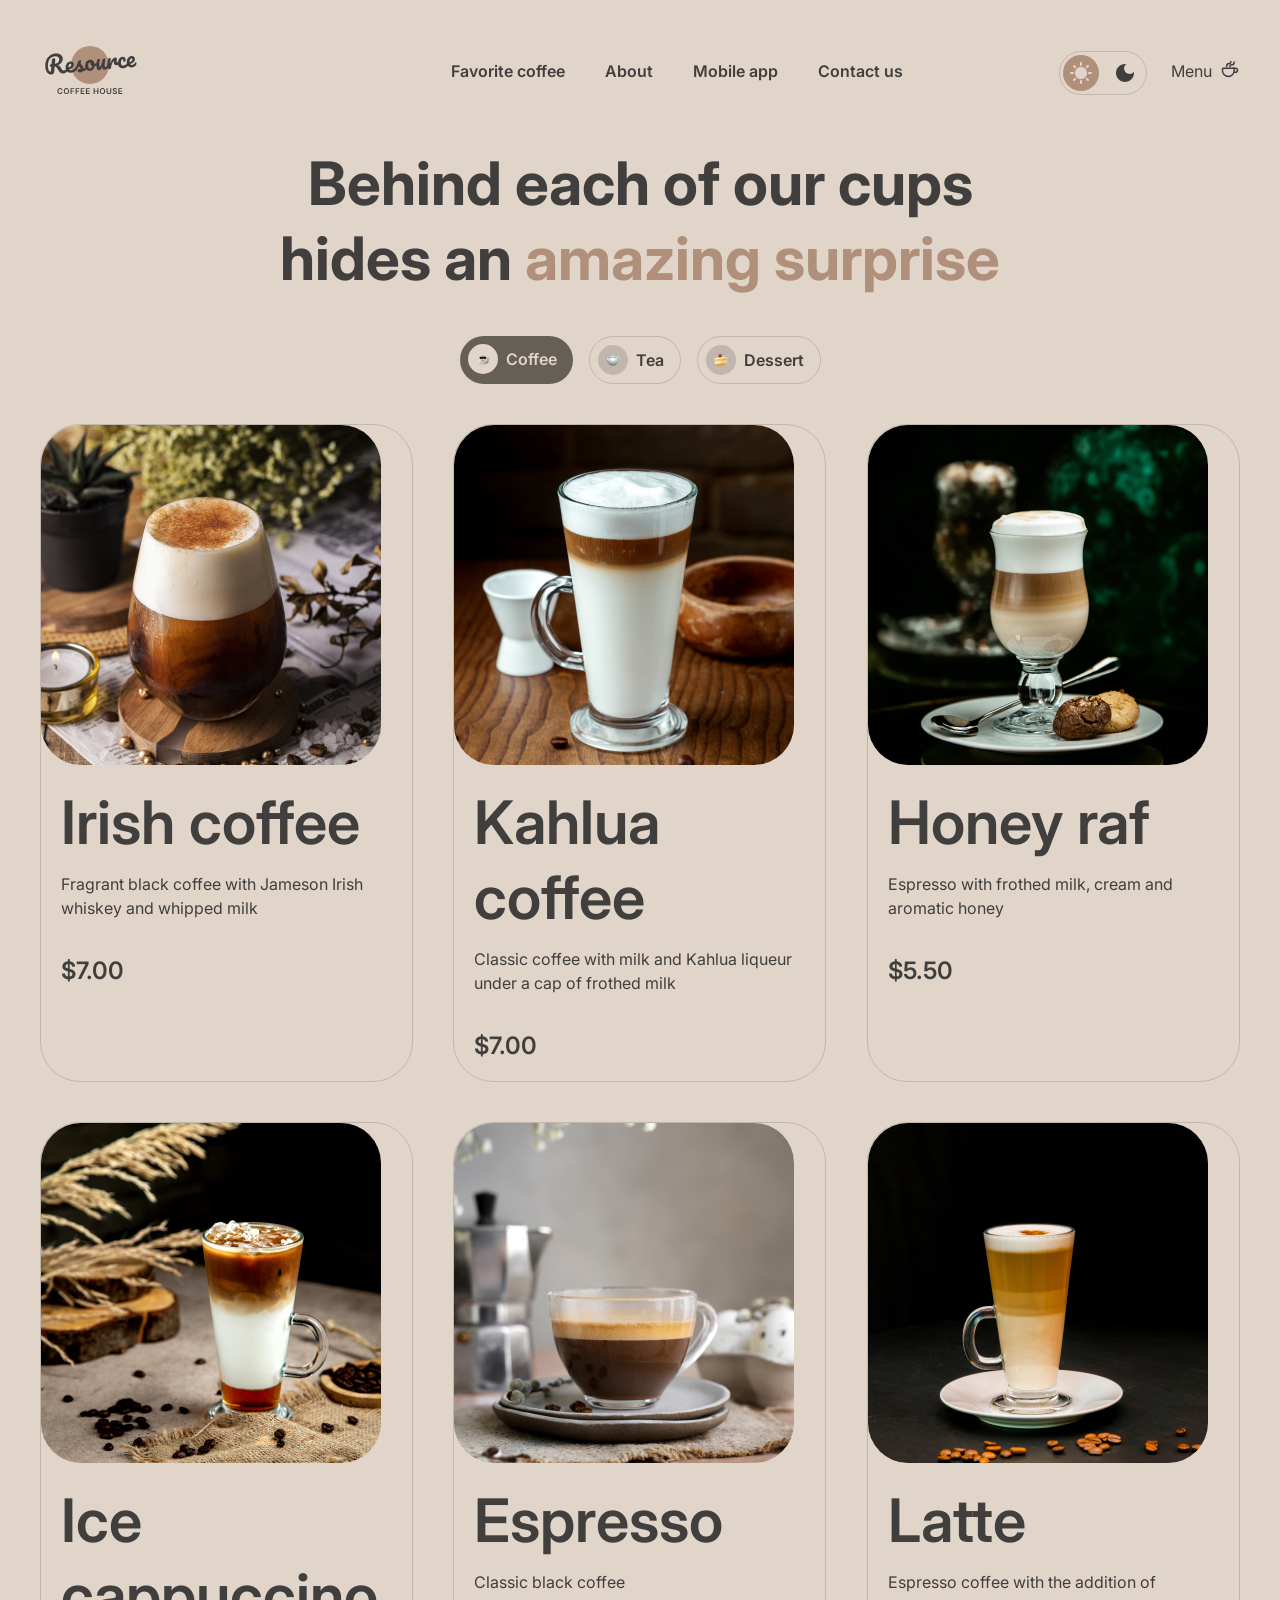
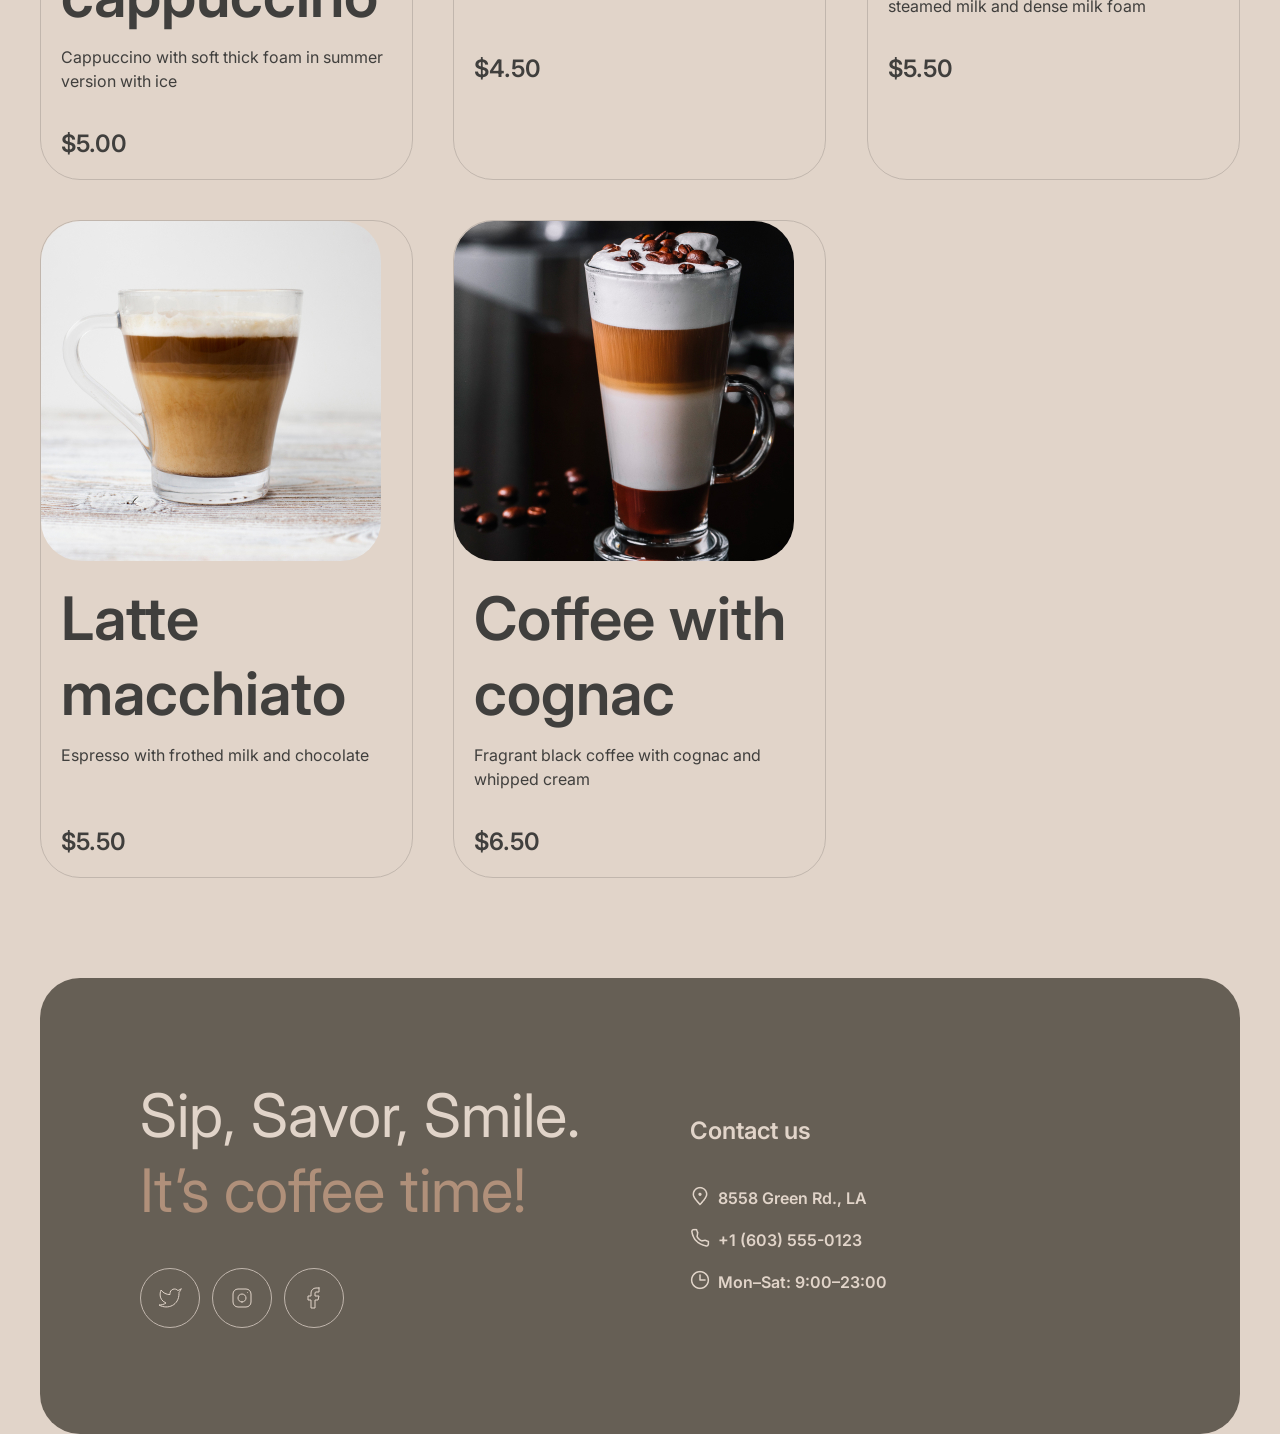
==== commit 86a35d35: "fix: fix errors according validator" ====
--- a/menu.html
+++ b/menu.html
@@ -148,7 +148,7 @@
                     <div class="menu__card">
                         <img class="menu__card-img" src="img/coffee-1.jpg" alt="Вариант кофе 1">
                         <div class="menu__card-info">
-                            <h3 class="menu__card-heading">Irish coffee</h3>
+                            <h2 class="menu__card-heading">Irish coffee</h2>
                             <p class="menu__card-description">Fragrant black coffee with Jameson Irish whiskey and
                                 whipped milk</p>
                             <p class="menu__card-price">$7.00</p>
@@ -157,7 +157,7 @@
                     <div class="menu__card">
                         <img class="menu__card-img" src="img/coffee-2.jpg" alt="Вариант кофе 2">
                         <div class="menu__card-info">
-                            <h3 class="menu__card-heading">Kahlua coffee</h3>
+                            <h2 class="menu__card-heading">Kahlua coffee</h2>
                             <p class="menu__card-description">Classic coffee with milk and Kahlua liqueur under a cap of
                                 frothed milk</p>
                             <p class="menu__card-price">$7.00</p>
@@ -166,7 +166,7 @@
                     <div class="menu__card">
                         <img class="menu__card-img" src="img/coffee-3.jpg" alt="Вариант кофе 3">
                         <div class="menu__card-info">
-                            <h3 class="menu__card-heading">Honey raf</h3>
+                            <h2 class="menu__card-heading">Honey raf</h2>
                             <p class="menu__card-description">Espresso with frothed milk, cream and aromatic honey</p>
                             <p class="menu__card-price">$5.50</p>
                         </div>
@@ -174,7 +174,7 @@
                     <div class="menu__card">
                         <img class="menu__card-img" src="img/coffee-4.jpg" alt="Вариант кофе 4">
                         <div class="menu__card-info">
-                            <h3 class="menu__card-heading">Ice cappuccino</h3>
+                            <h2 class="menu__card-heading">Ice cappuccino</h2>
                             <p class="menu__card-description">Cappuccino with soft thick foam in summer version with ice
                             </p>
                             <p class="menu__card-price">$5.00</p>
@@ -183,7 +183,7 @@
                     <div class="menu__card">
                         <img class="menu__card-img" src="img/coffee-5.jpg" alt="Вариант кофе 5">
                         <div class="menu__card-info">
-                            <h3 class="menu__card-heading">Espresso</h3>
+                            <h2 class="menu__card-heading">Espresso</h2>
                             <p class="menu__card-description">Classic black coffee</p>
                             <p class="menu__card-price">$4.50</p>
                         </div>
@@ -191,7 +191,7 @@
                     <div class="menu__card">
                         <img class="menu__card-img" src="img/coffee-6.jpg" alt="Вариант кофе 6">
                         <div class="menu__card-info">
-                            <h3 class="menu__card-heading">Latte</h3>
+                            <h2 class="menu__card-heading">Latte</h2>
                             <p class="menu__card-description">Espresso coffee with the addition of steamed milk and
                                 dense milk foam</p>
                             <p class="menu__card-price">$5.50</p>
@@ -200,7 +200,7 @@
                     <div class="menu__card">
                         <img class="menu__card-img" src="img/coffee-7.jpg" alt="Вариант кофе 7">
                         <div class="menu__card-info">
-                            <h3 class="menu__card-heading">Latte macchiato</h3>
+                            <h2 class="menu__card-heading">Latte macchiato</h2>
                             <p class="menu__card-description">Espresso with frothed milk and chocolate</p>
                             <p class="menu__card-price">$5.50</p>
                         </div>
@@ -208,7 +208,7 @@
                     <div class="menu__card">
                         <img class="menu__card-img" src="img/coffee-8.jpg" alt="Вариант кофе 8">
                         <div class="menu__card-info">
-                            <h3 class="menu__card-heading">Coffee with cognac</h3>
+                            <h2 class="menu__card-heading">Coffee with cognac</h2>
                             <p class="menu__card-description">Fragrant black coffee with cognac and whipped cream</p>
                             <p class="menu__card-price">$6.50</p>
                         </div>
@@ -261,9 +261,12 @@
                 <div class="footer__contacts">
                     <h2 class="footer__heading">Contact us</h2>
                     <ul class="footer__contacts-list">
-                        <li class="footer__contacts-item footer__address">8558 Green Rd., LA</li>
+                        <li class="footer__contacts-item footer__address"><a class="footer__address-link"
+                                href="https://maps.app.goo.gl/nfYd19XD66nWu4J37" target="_blank"
+                                rel="noopener noreferrer">8558 Green Rd., LA</a></li>
                         <li class="footer__contacts-item footer__tel">
-                            <a class="footer__tel-link" href="tel:+16035550123"">+1 (603) 555-0123</a></li>
+                            <a class="footer__tel-link" href="tel:+16035550123">+1 (603) 555-0123</a>
+                        </li>
                         <li class=" footer__contacts-item footer__schedule">Mon–Sat: 9:00–23:00
                         </li>
                     </ul>
--- a/style.css
+++ b/style.css
@@ -233,6 +233,30 @@
   padding: 3px;
 }
 
+.header__theme-switch:hover .header__moon-bg {
+  fill: #665f55;
+}
+
+.header__moon-icon {
+  transition: fill 0.3s ease;
+}
+
+.header__theme-switch:hover .header__moon-icon {
+  fill: #e1d4c9;
+}
+
+.header__sun-bg {
+  transition: fill 0.3s ease;
+}
+
+[data-theme="dark"] .header__theme-switch .header__sun-bg {
+  fill: transparent;
+}
+
+[data-theme="dark"] .header__theme-switch:hover .header__sun-bg {
+  fill: #403f3d;
+}
+
 .header__moon-bg {
   fill: var(--color-moon-bg);
   transition: fill 0.3s ease;
@@ -279,8 +303,6 @@
 }
 
 /*hero section*/
-.hero__container {
-}
 
 .hero__content-wrapper {
   background-image: url("/img/img-hero.jpg");
@@ -416,12 +438,16 @@
 }
 
 [data-theme="dark"] .favorite-coffee__arrow-rect {
-  fill: #665f55;
-  stroke: #665f55;
+  stroke: #e1d4c9;
 }
 
 [data-theme="dark"] .favorite-coffee__arrow-path {
   stroke: #e1d4c9;
+}
+
+[data-theme="dark"] .favorite-coffee__arrow:hover .favorite-coffee__arrow-rect {
+  fill: #403f3d;
+  stroke: #403f3d;
 }
 
 .favorite-coffee__item-img {
@@ -596,7 +622,7 @@
 }
 
 [data-theme="dark"] .mobile-app__btn:hover {
-  background-color: #403F3D;
+  background-color: #403f3d;
   .mobile-app__available,
   .mobile-app__label {
     color: #e1d4c9;
@@ -616,7 +642,7 @@
 }
 
 [data-theme="dark"] .footer__wrapper {
-  background-color: #403F3D;
+  background-color: #403f3d;
 }
 
 .footer__slogan-n-social {
@@ -642,16 +668,16 @@
 }
 
 .social-icon path {
-  stroke: #E1D4C9; /* Обязательно укажите начальный цвет */
+  stroke: #e1d4c9; /* Обязательно укажите начальный цвет */
   transition: stroke 0.3s ease;
 }
 
 .social-icon:hover rect {
-  fill: #E1D4C9;
+  fill: #e1d4c9;
 }
 
 .social-icon:hover path {
-  stroke: #403F3D;
+  stroke: #403f3d;
 }
 
 [data-theme="dark"] .social-icon:hover rect {
@@ -659,7 +685,7 @@
 }
 
 [data-theme="dark"] .social-icon:hover path {
-  stroke: #E1D4C9;
+  stroke: #e1d4c9;
 }
 
 .footer__contacts {
@@ -697,6 +723,27 @@
 
 .footer__schedule::before {
   content: url("icons/clock.png");
+}
+
+.footer__address-link {
+  position: relative;
+}
+
+/* Настройки подчеркивающей линии */
+.footer__address-link::after {
+  content: "";
+  position: absolute;
+  left: 0;
+  bottom: -4px;
+  width: 100%;
+  height: 4px;
+  background-color: currentColor;
+  opacity: 0;
+  transition: opacity 0.3s ease;
+}
+
+.footer__address-link:hover::after {
+  opacity: 1;
 }
 
 /*menu page*/
@@ -728,6 +775,14 @@
   transition:
     border-color 0.3s ease,
     background-color 0.3s ease;
+}
+
+.menu__tab:hover {
+  background-color: #665f55;
+
+  & .menu__tab-btn {
+    color: #e1d4c9;
+  }
 }
 
 [data-theme="dark"] .menu__tab {
@@ -782,7 +837,7 @@
   background-position: center;
   flex-shrink: 0; /* Чтобы иконка не сжималась, если кнопка во flex-контейнере */
   border-radius: 100px;
-  background-color: #665f55;
+  background-color: #c1b6ad;
   transition: background-color 0.3s ease;
 }
 
@@ -790,13 +845,24 @@
   background-color: #e1d4c9;
 }
 
+[data-theme="dark"] .menu__tab-btn::before {
+  background-color: #665f55;
+}
+
 [data-theme="dark"] .menu__tab--active .menu__tab-btn::before {
   background-color: #292826;
 }
 
+[data-theme="dark"] .menu__tab:hover .menu__tab-btn::before {
+  background-color: #292826;
+}
+
+[data-theme="dark"] .menu__tab:hover {
+  background-color: #403f3d;
+}
+
 .menu__cards {
   display: grid;
-  /*grid-template-columns: repeat(4, 1fr);*/
   grid-template-columns: repeat(auto-fit, minmax(310px, 1fr));
   grid-auto-rows: auto;
   gap: 40px;
@@ -814,6 +880,16 @@
   border: 1px solid #c1b6ad;
   border-radius: 40px;
   transition: border-color 0.3s ease;
+  cursor: pointer;
+  transition:
+    transform 0.3s ease,
+    box-shadow 0.3s ease;
+  will-change: transform;
+}
+
+.menu__card:hover {
+  transform: translateY(-6px);
+  box-shadow: 0 12px 24px rgba(0, 0, 0, 0.1);
 }
 
 [data-theme="dark"] .menu__card {
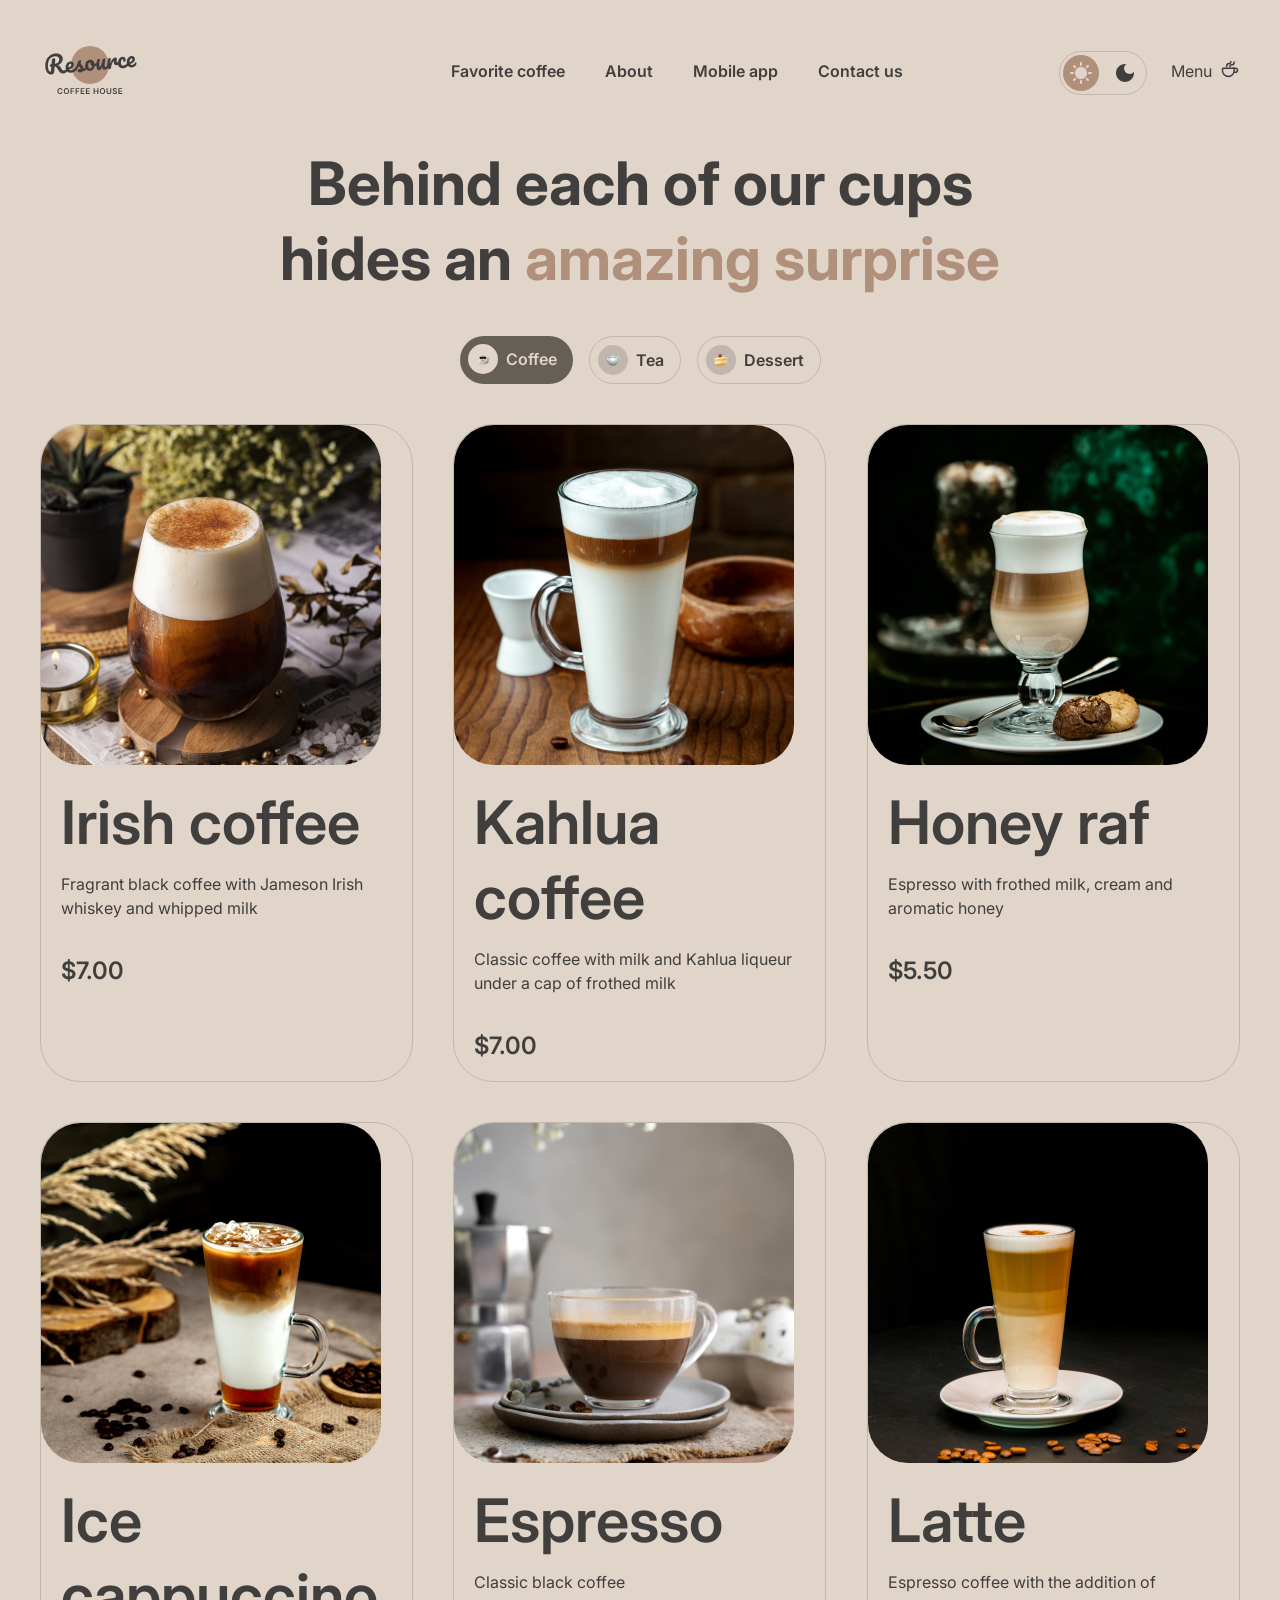
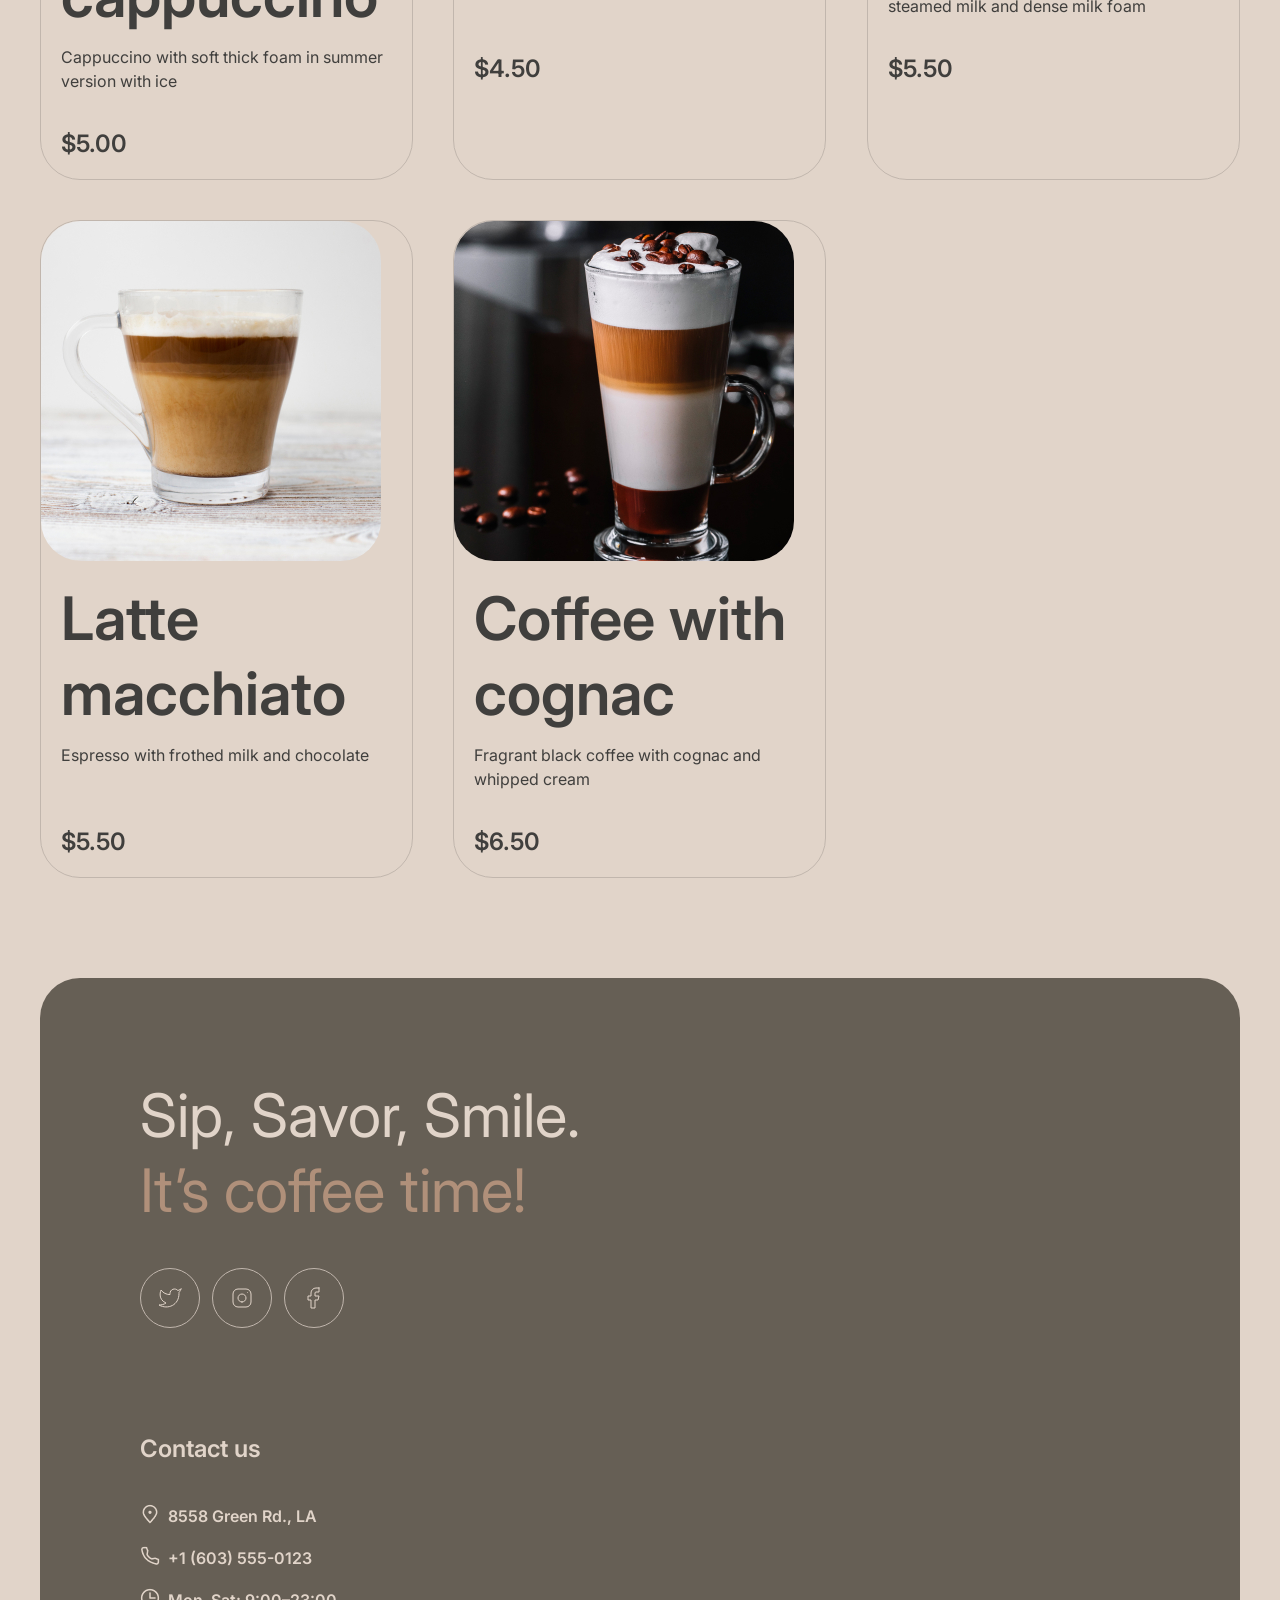
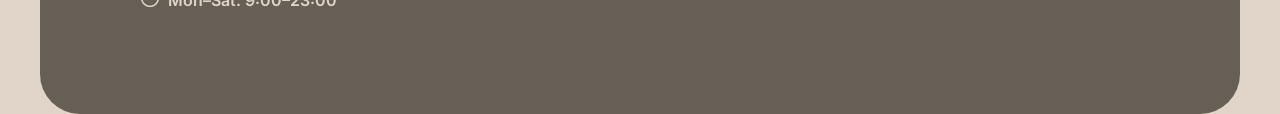
==== commit 0ba3cb96: "feat: add main page layout for 768px" ====
--- a/menu.html
+++ b/menu.html
@@ -13,7 +13,7 @@
 
 <body>
 
-    <header class="header header--menu">
+    <header class="header header--index">
         <div class="container header__container">
             <a class="header__logo-wrapper" href="index.html">
                 <svg class="header__logo" width="100" height="60" viewBox="0 0 100 60" fill="none"
@@ -70,13 +70,13 @@
             <nav class="header__nav"></nav>
             <ul class="header__nav-list">
                 <li class="header__nav-item">
-                    <a class="header__nav-link" href="index.html#favorite-coffee">Favorite coffee</a>
-                </li>
-                <li class="header__nav-item">
-                    <a class="header__nav-link" href="index.html#about">About</a>
-                </li>
-                <li class="header__nav-item">
-                    <a class="header__nav-link" href="index.html#mobile-app">Mobile app</a>
+                    <a class="header__nav-link" href="#favorite-coffee">Favorite coffee</a>
+                </li>
+                <li class="header__nav-item">
+                    <a class="header__nav-link" href="#about">About</a>
+                </li>
+                <li class="header__nav-item">
+                    <a class="header__nav-link" href="#mobile-app">Mobile app</a>
                 </li>
                 <li class="header__nav-item">
                     <a class="header__nav-link" href="#contacts">Contact us</a>
@@ -87,7 +87,7 @@
                     <!-- Иконка солнца -->
                     <svg class="header__theme-toggle header__theme-toggle--sun" width="36" height="36"
                         viewBox="0 0 36 36" fill="none" xmlns="http://www.w3.org/2000/svg" aria-hidden="true">
-                        <rect width="36" height="36" rx="18" fill="#B0907A" />
+                        <rect class="header__sun-bg" width="36" height="36" rx="18" fill="#B0907A" />
                         <path
                             d="M17 10V8C17 7.45 17.45 7 18 7C18.55 7 19 7.45 19 8V10C19 10.55 18.55 11 18 11C17.45 11 17 10.55 17 10ZM24.36 13.05L25.77 11.63C26.16 11.24 26.16 10.61 25.77 10.22C25.38 9.83 24.75 9.83 24.36 10.22L22.95 11.64C22.56 12.03 22.56 12.66 22.95 13.05C23.34 13.44 23.97 13.44 24.36 13.05ZM28 17H26C25.45 17 25 17.45 25 18C25 18.55 25.45 19 26 19H28C28.55 19 29 18.55 29 18C29 17.45 28.55 17 28 17ZM18 25C17.45 25 17 25.45 17 26V28C17 28.55 17.45 29 18 29C18.55 29 19 28.55 19 28V26C19 25.45 18.55 25 18 25ZM11.64 13.05L10.22 11.64C9.83 11.25 9.83 10.61 10.22 10.23C10.61 9.85 11.25 9.84 11.63 10.23L13.04 11.64C13.43 12.03 13.43 12.67 13.04 13.05C12.65 13.43 12.02 13.44 11.64 13.05ZM22.95 22.95C22.56 23.34 22.56 23.98 22.95 24.36L24.36 25.77C24.75 26.16 25.39 26.16 25.77 25.77C26.16 25.38 26.16 24.74 25.77 24.36L24.36 22.95C23.98 22.56 23.34 22.56 22.95 22.95ZM8 19H10C10.55 19 11 18.55 11 18C11 17.45 10.55 17 10 17H8C7.45 17 7 17.45 7 18C7 18.55 7.45 19 8 19ZM11.64 25.78L13.05 24.37C13.44 23.98 13.44 23.34 13.05 22.96C12.66 22.58 12.02 22.57 11.64 22.96L10.23 24.37C9.84 24.76 9.84 25.4 10.23 25.78C10.61 26.17 11.25 26.17 11.64 25.78ZM18 12C14.69 12 12 14.69 12 18C12 21.31 14.69 24 18 24C21.31 24 24 21.31 24 18C24 14.69 21.31 12 18 12Z"
                             fill="#E1D4C9" />
@@ -122,6 +122,10 @@
                         </svg>
                     </a>
                     <span class="header__menu-underline"></span>
+                </div>
+                <div class="burger-button">
+                    <span class="burger-button__dash burger-button__top-dash"></span>
+                    <span class="burger-button__dash burger-button__bottom-dash"></span>
                 </div>
             </div>
 
--- a/style.css
+++ b/style.css
@@ -42,7 +42,7 @@
   font-style: italic;
   font-weight: 100 900;
   font-display: swap;
-  src: url("/fonts/Inter-Cyrillic-italic.woff2") format("woff2");
+  src: url("fonts/Inter-Cyrillic-italic.woff2") format("woff2");
   unicode-range: U+0301, U+0400-045F, U+0490-0491, U+04B0-04B1, U+2116;
 }
 
@@ -52,7 +52,7 @@
   font-style: normal;
   font-weight: 100 900;
   font-display: swap;
-  src: url("/fonts/Inter-Cyrillic-normal.woff2") format("woff2");
+  src: url("fonts/Inter-Cyrillic-normal.woff2") format("woff2");
   unicode-range: U+0301, U+0400-045F, U+0490-0491, U+04B0-04B1, U+2116;
 }
 
@@ -62,7 +62,7 @@
   font-style: italic;
   font-weight: 100 900;
   font-display: swap;
-  src: url("/fonts/Inter-Latin-italic.woff2") format("woff2");
+  src: url("fonts/Inter-Latin-italic.woff2") format("woff2");
   unicode-range:
     U+0000-00FF, U+0131, U+0152-0153, U+02BB-02BC, U+02C6, U+02DA, U+02DC,
     U+0304, U+0308, U+0329, U+2000-206F, U+20AC, U+2122, U+2191, U+2193, U+2212,
@@ -75,7 +75,7 @@
   font-style: normal;
   font-weight: 100 900;
   font-display: swap;
-  src: url("/fonts/Inter-Latin-normal.woff2") format("woff2");
+  src: url("fonts/Inter-Latin-normal.woff2") format("woff2");
   unicode-range:
     U+0000-00FF, U+0131, U+0152-0153, U+02BB-02BC, U+02C6, U+02DA, U+02DC,
     U+0304, U+0308, U+0329, U+2000-206F, U+20AC, U+2122, U+2191, U+2193, U+2212,
@@ -302,10 +302,40 @@
   align-self: baseline;
 }
 
+.burger-button {
+  height: 44px;
+  width: 44px;
+  border-radius: 100px;
+  border: 1px solid #665f55;
+  cursor: pointer;
+  display: flex;
+  flex-direction: column;
+  align-items: center;
+  justify-content: center;
+  gap: 5px;
+  display: none;
+}
+
+@media (max-width: 864px) {
+  .burger-button {
+    display: flex;
+  }
+  .header__nav-list {
+    display: none;
+  }
+}
+
+.burger-button__dash {
+  display: block;
+  width: 16px;
+  height: 0px;
+  border: 1.5px solid #403f3d;
+}
+
 /*hero section*/
 
 .hero__content-wrapper {
-  background-image: url("/img/img-hero.jpg");
+  background-image: url("img/img-hero.jpg");
   background-size: cover;
   background-repeat: no-repeat;
   background-position: center;
@@ -517,12 +547,30 @@
 
 .about__image {
   max-width: 660px;
+  width: 100%;
   border-radius: 20px;
   background-size: calc(100% + 66px) auto;
   background-position: center;
   background-repeat: no-repeat;
 }
 
+@media (max-width: 1439px) {
+  .about__images {
+    flex-wrap: nowrap;
+    align-items: center;
+    max-height: none;
+  }
+  .about__image-2,
+  .about__image-3 {
+    display: none;
+  }
+  .about__image-1,
+  .about__image-4 {
+    width: 688px;
+    max-width: 100%;
+  }
+}
+
 .about__image-1 {
   background-image: url("img/about-1.jpg");
   height: 590px;
@@ -548,7 +596,21 @@
   display: flex;
   justify-content: space-between;
   align-items: center;
-  gap: 100px;
+  gap: clamp(40px, 40px + (100 - 40) * (100vw - 1280px) / (1440 - 1280), 100px);
+  padding-bottom: 100px;
+}
+
+@media (max-width: 1280px) {
+  .mobile-app__container {
+    flex-wrap: wrap;
+    flex-direction: column;
+  }
+  .mobile-app__content {
+    align-self: start;
+  }
+  .mobile-app__img {
+    align-self: center;
+  }
 }
 
 .mobile-app__content {
@@ -639,6 +701,13 @@
   gap: 100px;
   color: var(--text-overlay-color);
   transition: background-color 0.3s ease;
+}
+
+@media (max-width: 1280px) {
+  .footer__wrapper {
+    flex-direction: column;
+    align-items: start;
+  }
 }
 
 [data-theme="dark"] .footer__wrapper {
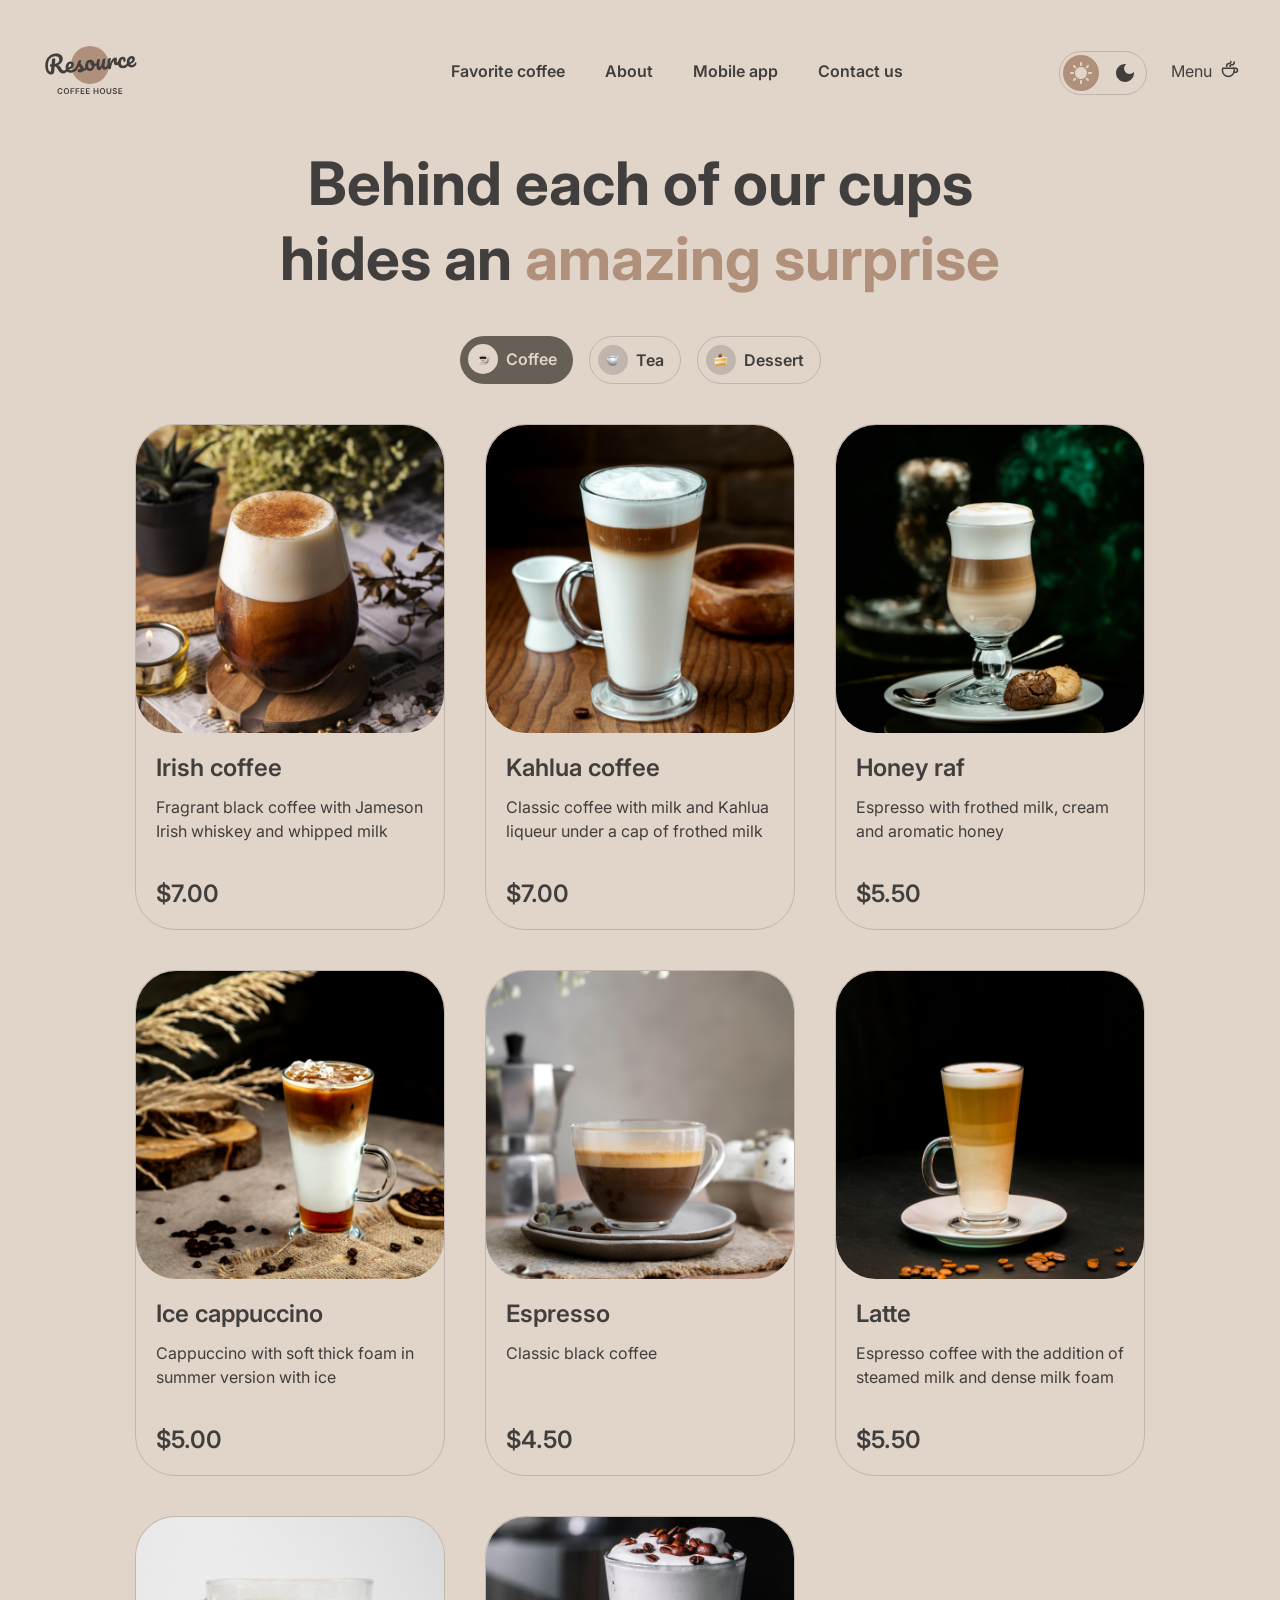
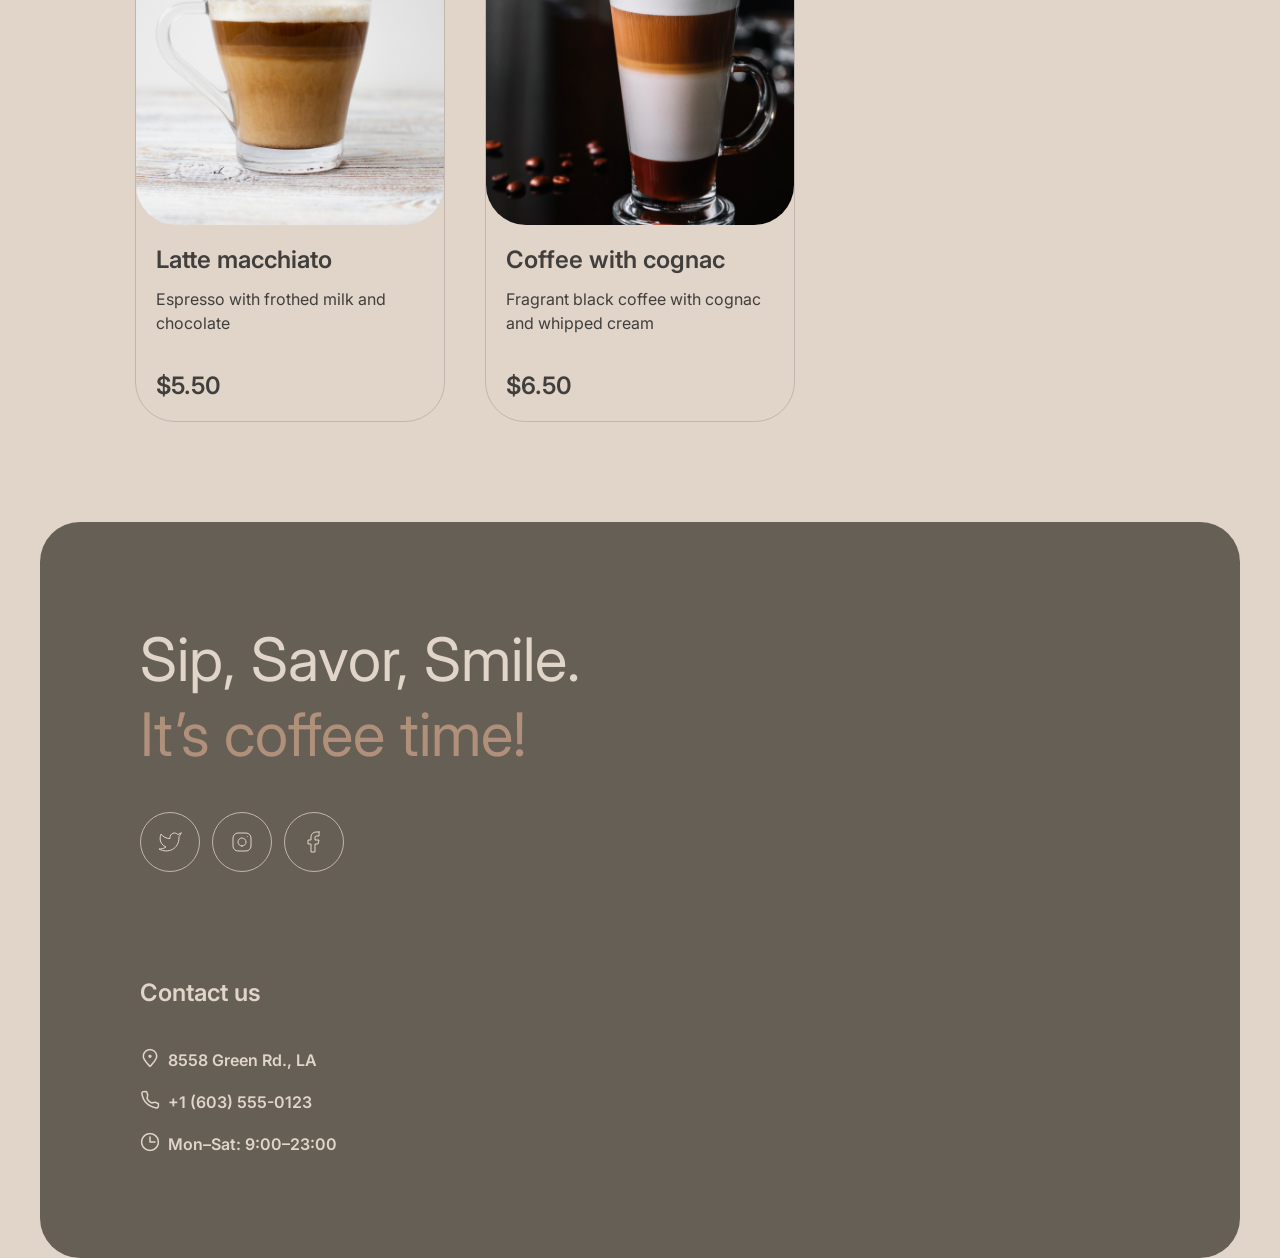
==== commit 7f65691e: "feat: add twisted arrow to the menu page" ====
--- a/menu.html
+++ b/menu.html
@@ -218,6 +218,17 @@
                         </div>
                     </div>
                 </div>
+                <svg class="twisted-arrow" width="60" height="60" viewBox="0 0 60 60" fill="none"
+                    xmlns="http://www.w3.org/2000/svg">
+                    <rect class="twisted-arrow__rect" x="0.5" y="0.5" width="59" height="59" rx="29.5"
+                        stroke="#665F55" />
+                    <path class="twisted-arrow__path"
+                        d="M39.8883 31.5C39.1645 36.3113 35.013 40 30 40C24.4772 40 20 35.5228 20 30C20 24.4772 24.4772 20 30 20C34.1006 20 37.6248 22.4682 39.1679 26"
+                        stroke="#403F3D" stroke-linecap="round" stroke-linejoin="round" />
+                    <path class="twisted-arrow__path" d="M35 26H39.4C39.7314 26 40 25.7314 40 25.4V21" stroke="#403F3D"
+                        stroke-linecap="round" stroke-linejoin="round" />
+                </svg>
+
             </div>
         </section>
 
--- a/style.css
+++ b/style.css
@@ -831,6 +831,13 @@
   line-height: 1.25;
 }
 
+@media (max-width: 880px) {
+  .menu__heading {
+    padding-left: 1rem;
+    padding-right: 1rem;
+  }
+}
+
 .menu__tabs {
   display: flex;
   justify-content: center;
@@ -932,10 +939,11 @@
 
 .menu__cards {
   display: grid;
-  grid-template-columns: repeat(auto-fit, minmax(310px, 1fr));
+  grid-template-columns: repeat(auto-fit, 310px);
   grid-auto-rows: auto;
   gap: 40px;
   width: 100%;
+  justify-content: center;
 }
 
 .menu__card-info {
@@ -956,6 +964,31 @@
   will-change: transform;
 }
 
+.twisted-arrow {
+  display: none;
+}
+
+@media (max-width: 1100px) {
+  .menu__card:nth-child(n + 5) {
+    display: none;
+  }
+  .menu__cards {
+    grid-template-columns: repeat(2, 310px);
+  }
+  .twisted-arrow {
+    display: block;
+    cursor: pointer;
+  }
+}
+
+[data-theme="dark"] .twisted-arrow__rect {
+  stroke: #b0907a;
+}
+
+[data-theme="dark"] .twisted-arrow__path {
+  stroke: #E1D4C9;
+}
+
 .menu__card:hover {
   transform: translateY(-6px);
   box-shadow: 0 12px 24px rgba(0, 0, 0, 0.1);
@@ -972,6 +1005,10 @@
 .menu__card-heading {
   font-weight: 600;
   line-height: 1.25;
+  font-size: 24px;
+}
+
+.menu__card-heading {
 }
 
 .menu__card-description {
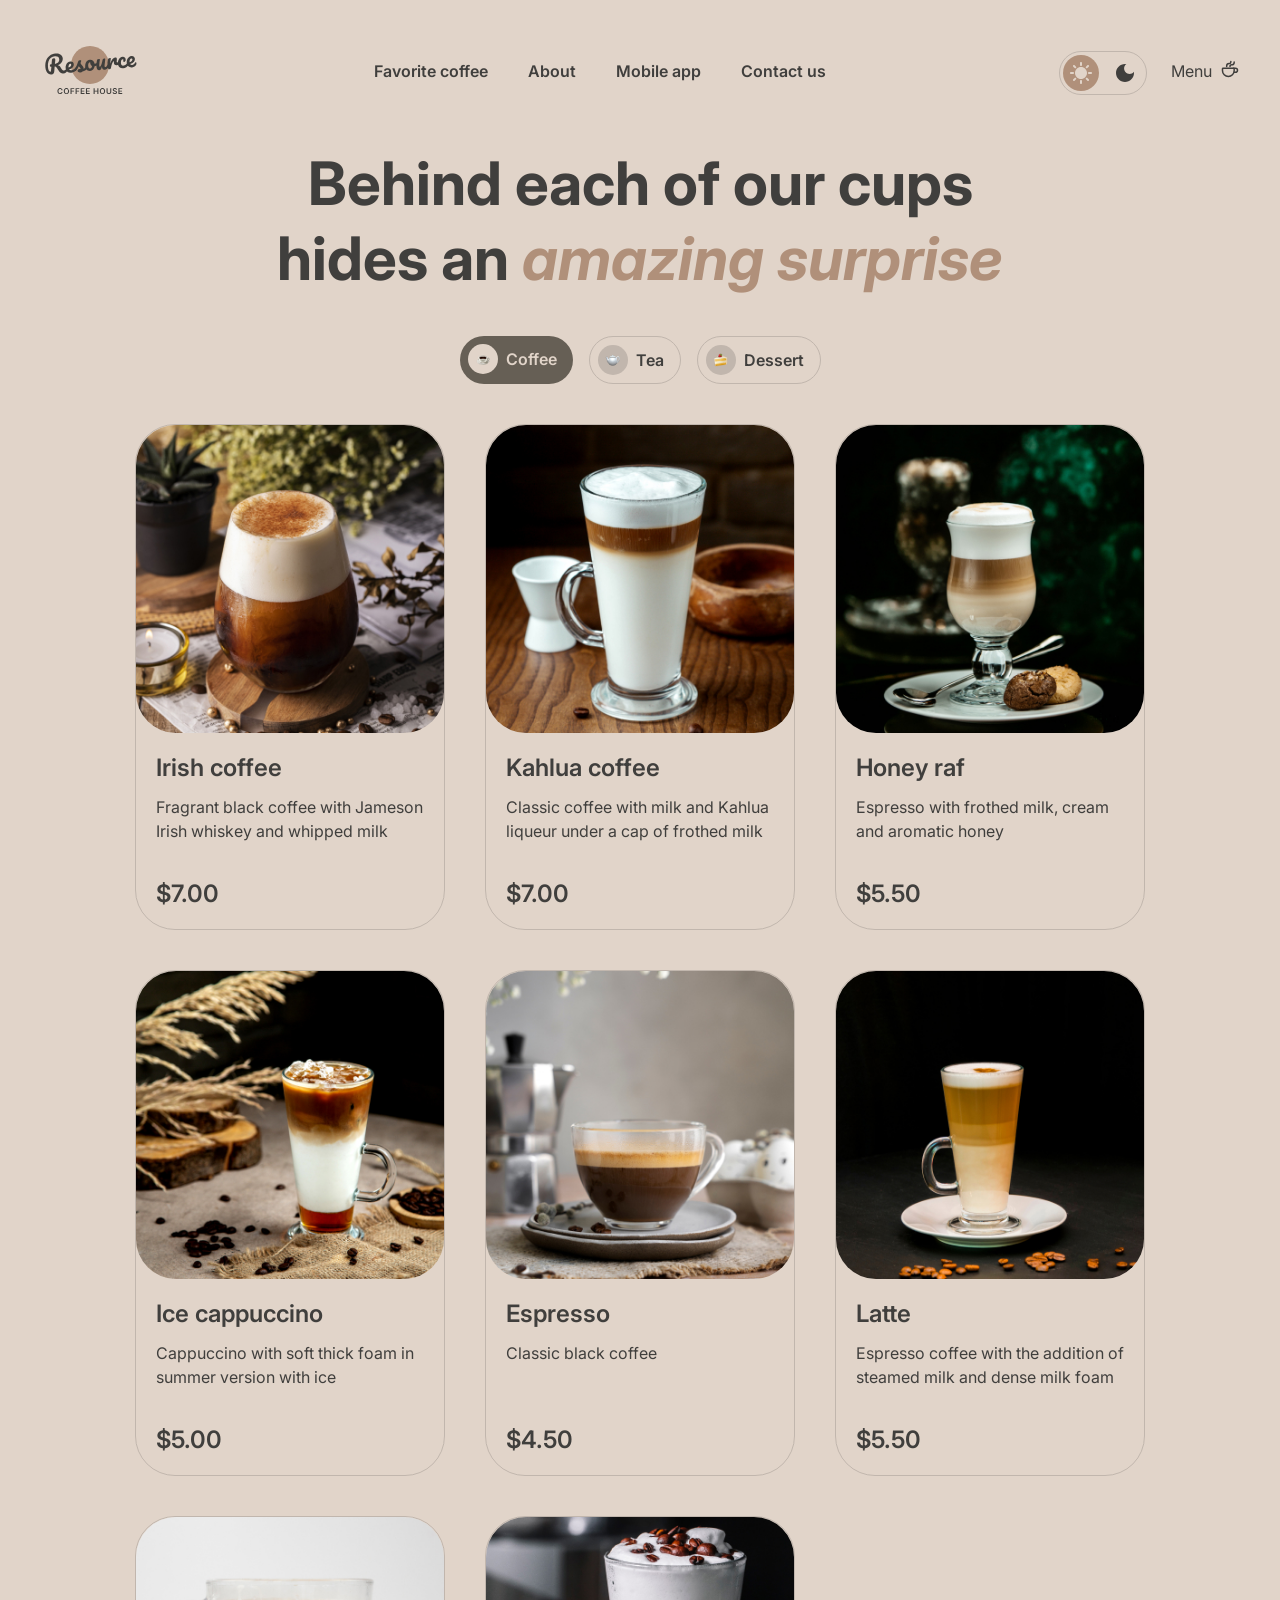
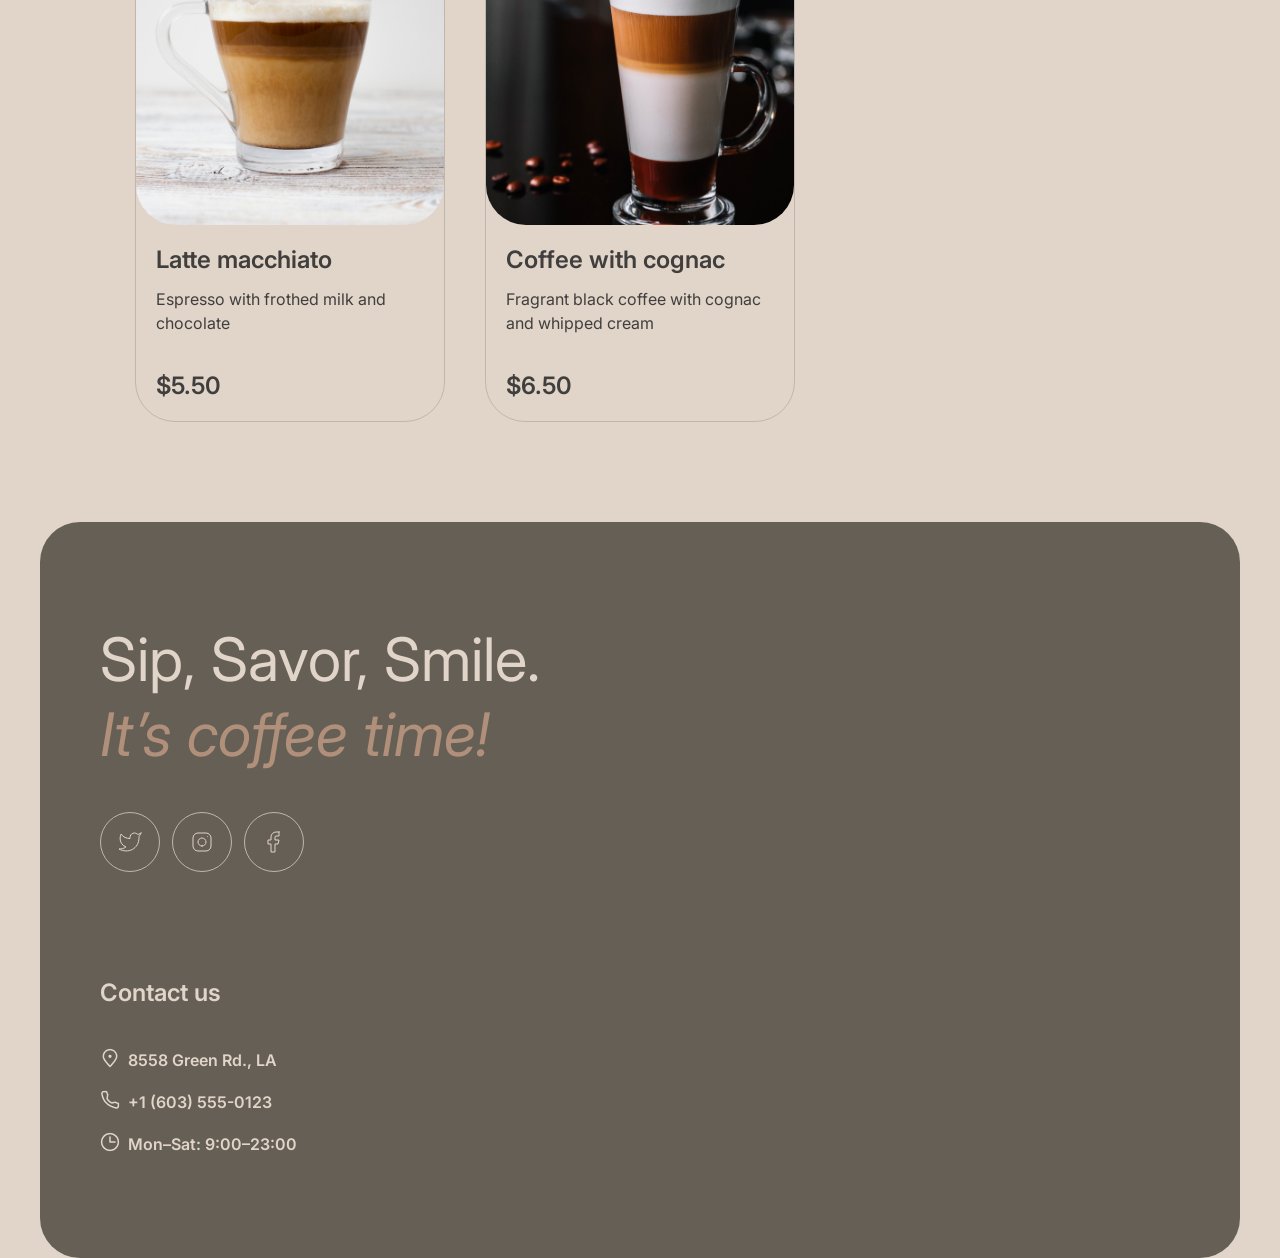
==== commit fa8dc32f: "fix: include menu into nav tag" ====
--- a/menu.html
+++ b/menu.html
@@ -67,21 +67,22 @@
                 </svg>
             </a>
 
-            <nav class="header__nav"></nav>
-            <ul class="header__nav-list">
-                <li class="header__nav-item">
-                    <a class="header__nav-link" href="#favorite-coffee">Favorite coffee</a>
-                </li>
-                <li class="header__nav-item">
-                    <a class="header__nav-link" href="#about">About</a>
-                </li>
-                <li class="header__nav-item">
-                    <a class="header__nav-link" href="#mobile-app">Mobile app</a>
-                </li>
-                <li class="header__nav-item">
-                    <a class="header__nav-link" href="#contacts">Contact us</a>
-                </li>
-            </ul>
+            <nav class="header__nav">
+                <ul class="header__nav-list">
+                    <li class="header__nav-item">
+                        <a class="header__nav-link" href="#favorite-coffee">Favorite coffee</a>
+                    </li>
+                    <li class="header__nav-item">
+                        <a class="header__nav-link" href="#about">About</a>
+                    </li>
+                    <li class="header__nav-item">
+                        <a class="header__nav-link" href="#mobile-app">Mobile app</a>
+                    </li>
+                    <li class="header__nav-item">
+                        <a class="header__nav-link" href="#contacts">Contact us</a>
+                    </li>
+                </ul>
+            </nav>
             <div class="header__menu-n-color">
                 <button class="header__theme-switch" type="button" aria-label="Switch theme">
                     <!-- Иконка солнца -->
--- a/style.css
+++ b/style.css
@@ -137,6 +137,13 @@
   padding: 0 40px;
 }
 
+@media (max-width: 520px) {
+  .container {
+    padding-left: 16px;
+    padding-right: 16px;
+  }
+}
+
 ul,
 ol {
   list-style: none;
@@ -163,6 +170,7 @@
 
 .accent-text-color {
   color: var(--text-accent-color);
+  font-style: italic;
 }
 
 /*header*/
@@ -303,6 +311,7 @@
 }
 
 .burger-button {
+  position: relative;
   height: 44px;
   width: 44px;
   border-radius: 100px;
@@ -312,7 +321,7 @@
   flex-direction: column;
   align-items: center;
   justify-content: center;
-  gap: 5px;
+  gap: 8px;
   display: none;
 }
 
@@ -320,7 +329,8 @@
   .burger-button {
     display: flex;
   }
-  .header__nav-list {
+  .header__nav-list,
+  .header__menu-wrapper {
     display: none;
   }
 }
@@ -330,6 +340,15 @@
   width: 16px;
   height: 0px;
   border: 1.5px solid #403f3d;
+  transition: transform 0.3s ease;
+}
+
+.burger-button:active .burger-button__top-dash {
+  transform: translateY(5px) rotate(45deg);
+}
+
+.burger-button:active .burger-button__bottom-dash {
+  transform: translateY(-5px) rotate(-45deg);
 }
 
 /*hero section*/
@@ -359,6 +378,25 @@
   color: var(--text-overlay-color);
 }
 
+@media (max-width: 767px) {
+  .hero__title {
+    font-size: 42px;
+  }
+  .hero__content {
+    padding-left: 60px;
+    padding-right: 60px;
+  }
+}
+
+@media (max-width: 480px) {
+  .hero__content {
+    padding-left: 16px;
+    padding-right: 16px;
+    padding-top: 60px;
+    padding-bottom: 60px;
+  }
+}
+
 .hero__title-enjoy {
   color: var(--header__logo-bg);
 }
@@ -435,6 +473,19 @@
   text-align: center;
 }
 
+@media (max-width: 767px) {
+  .favorite-coffee__heading {
+    font-size: 32px;
+    line-height: 1.25;
+  }
+  .favorite-coffee__arrow {
+    display: none;
+  }
+  .favorite-coffee__content {
+    width: 100%;
+  }
+}
+
 .favorite-coffee__slider {
   display: flex;
   justify-content: space-between;
@@ -444,6 +495,7 @@
 .favorite-coffee__content {
   display: flex;
   flex-direction: column;
+  align-items: center;
   gap: 20px;
 }
 
@@ -535,6 +587,13 @@
   flex-direction: column;
   gap: 40px;
   padding-bottom: 100px;
+}
+
+@media (max-width: 767px) {
+  .about__heading {
+    font-size: 32px;
+    line-height: 1.25;
+  }
 }
 
 .about__images {
@@ -571,6 +630,13 @@
   }
 }
 
+@media (max-width: 767px) {
+  .about__image {
+    height: 590px;
+    background-size: cover;
+  }
+}
+
 .about__image-1 {
   background-image: url("img/about-1.jpg");
   height: 590px;
@@ -598,6 +664,12 @@
   align-items: center;
   gap: clamp(40px, 40px + (100 - 40) * (100vw - 1280px) / (1440 - 1280), 100px);
   padding-bottom: 100px;
+}
+
+.mobile-app__content {
+  display: flex;
+  flex-direction: column;
+  gap: 40px;
 }
 
 @media (max-width: 1280px) {
@@ -607,20 +679,24 @@
   }
   .mobile-app__content {
     align-self: start;
+    width: 100%;
   }
   .mobile-app__img {
     align-self: center;
   }
 }
 
-.mobile-app__content {
-  display: flex;
-  flex-direction: column;
-  gap: 40px;
-}
-
 .mobile-app__heading {
   line-height: 1.25;
+}
+
+@media (max-width: 767px) {
+  .mobile-app__heading {
+    font-size: 32px;
+  }
+  .mobile-app__store {
+    flex-wrap: wrap;
+  }
 }
 
 .mobile-app__store {
@@ -707,6 +783,20 @@
   .footer__wrapper {
     flex-direction: column;
     align-items: start;
+    padding-left: 60px;
+    padding-right: 60px;
+  }
+}
+
+@media (max-width: 767px) {
+  .footer__wrapper {
+    gap: 40px;
+  }
+}
+
+@media (max-width: 480px) {
+  .footer__wrapper {
+    padding: 60px 16px;
   }
 }
 
@@ -724,6 +814,12 @@
 .footer__slogan {
   font-size: var(--fs-h2);
   line-height: 1.25;
+}
+
+@media (max-width: 767px) {
+  .footer__slogan {
+    font-size: 32px;
+  }
 }
 
 .footer__socials {
@@ -838,10 +934,24 @@
   }
 }
 
+@media (max-width: 767px) {
+  .menu__heading {
+    padding-left: 0;
+    padding-right: 0;
+    font-size: 32px;
+  }
+}
+
 .menu__tabs {
   display: flex;
   justify-content: center;
   gap: 16px;
+}
+
+@media (max-width: 480px) {
+  .menu__tabs {
+    gap: 8px;
+  }
 }
 
 .menu__tab {
@@ -946,6 +1056,29 @@
   justify-content: center;
 }
 
+.twisted-arrow {
+  display: none;
+}
+
+@media (max-width: 1100px) {
+  .menu__card:nth-child(n + 5) {
+    display: none;
+  }
+  .menu__cards {
+    grid-template-columns: repeat(2, 310px);
+  }
+  .twisted-arrow {
+    display: block;
+    cursor: pointer;
+  }
+}
+
+@media (max-width: 767px) {
+  .menu__cards {
+    grid-template-columns: repeat(1, 310px);
+  }
+}
+
 .menu__card-info {
   display: flex;
   flex-direction: column;
@@ -964,29 +1097,12 @@
   will-change: transform;
 }
 
-.twisted-arrow {
-  display: none;
-}
-
-@media (max-width: 1100px) {
-  .menu__card:nth-child(n + 5) {
-    display: none;
-  }
-  .menu__cards {
-    grid-template-columns: repeat(2, 310px);
-  }
-  .twisted-arrow {
-    display: block;
-    cursor: pointer;
-  }
-}
-
 [data-theme="dark"] .twisted-arrow__rect {
   stroke: #b0907a;
 }
 
 [data-theme="dark"] .twisted-arrow__path {
-  stroke: #E1D4C9;
+  stroke: #e1d4c9;
 }
 
 .menu__card:hover {
